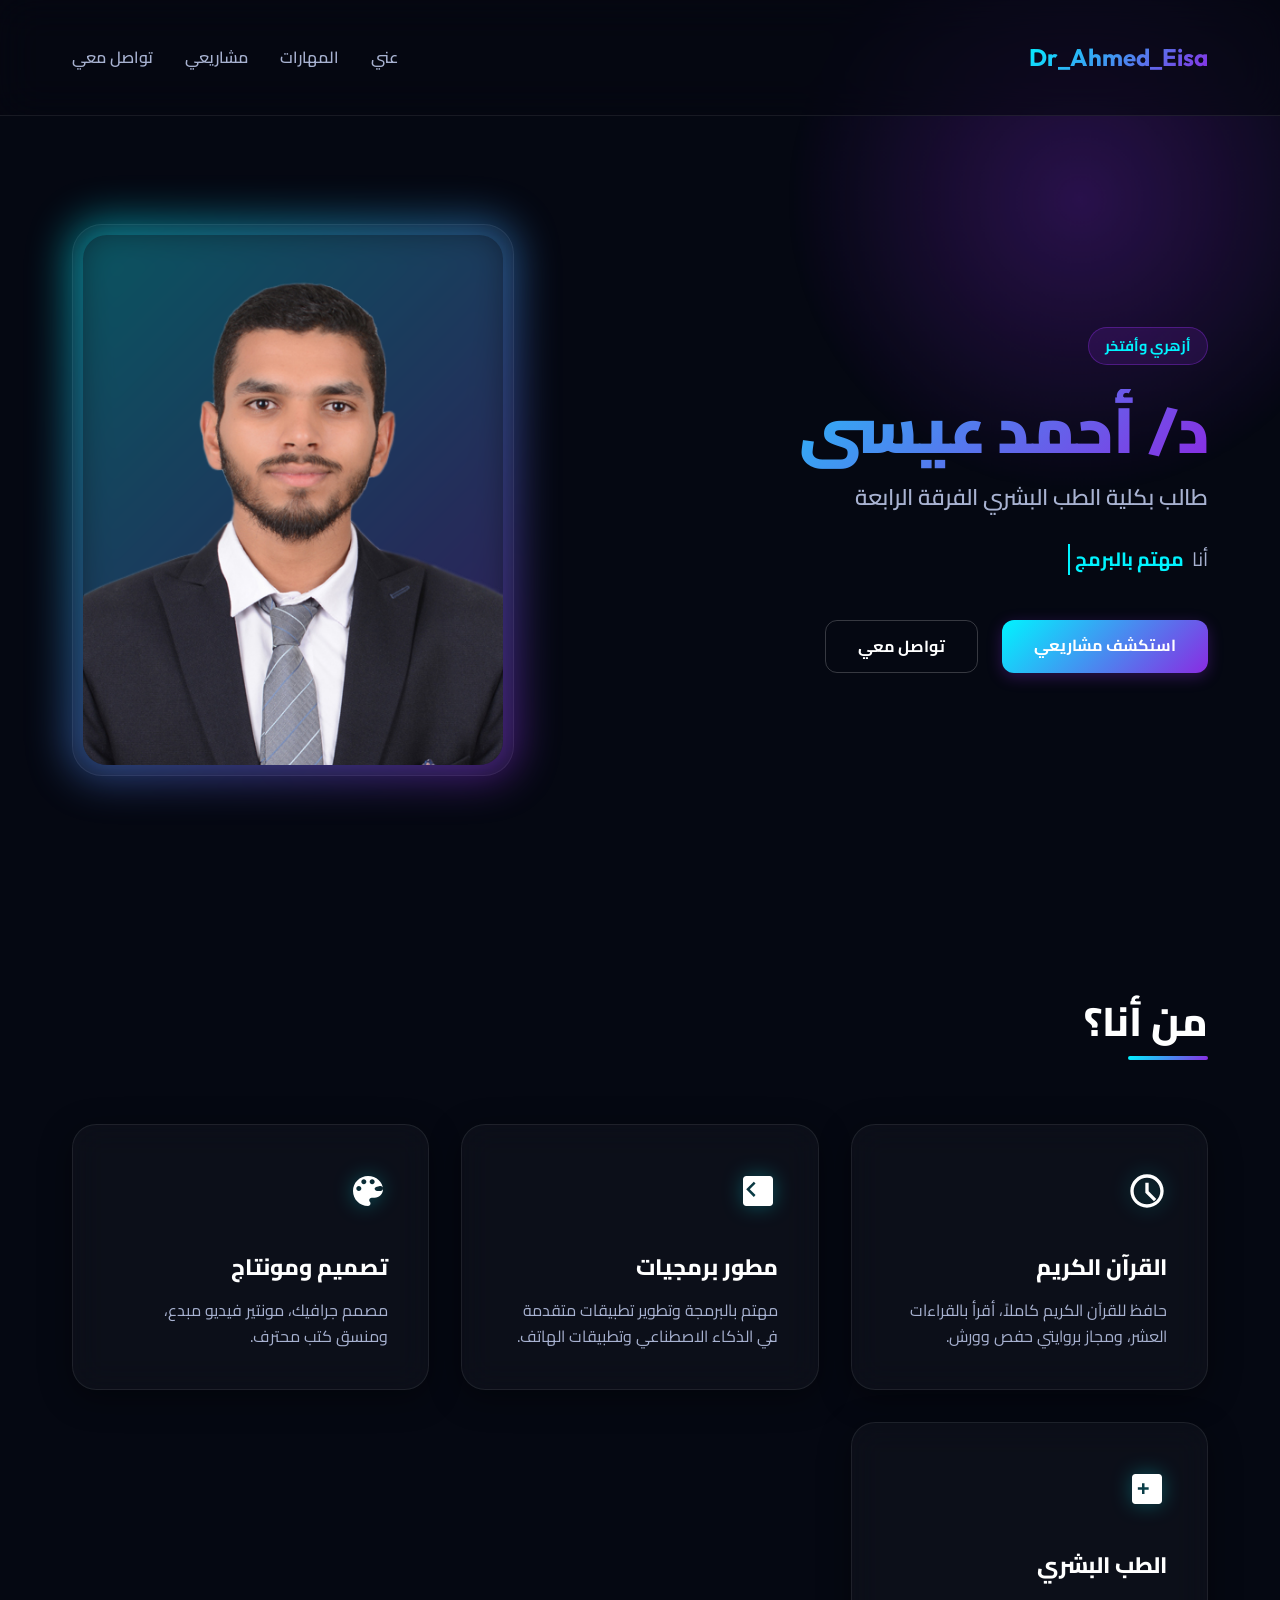
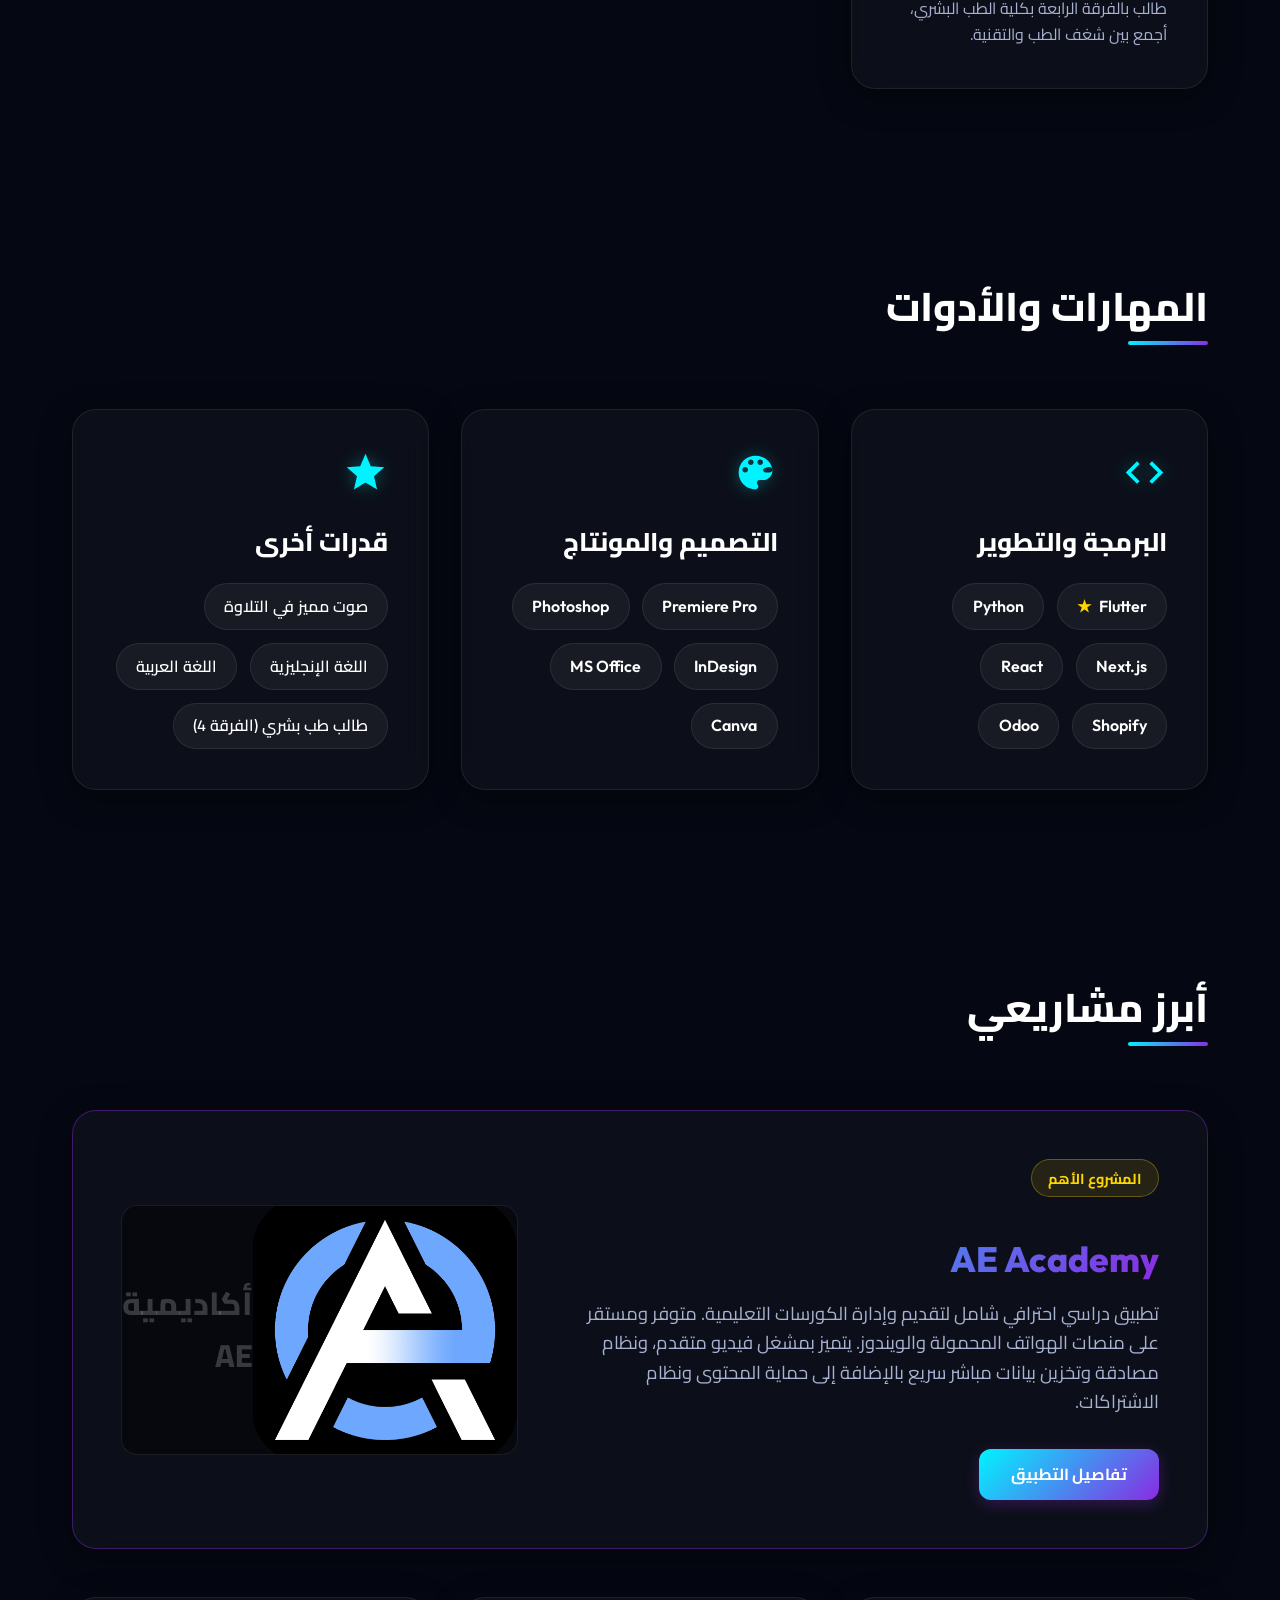
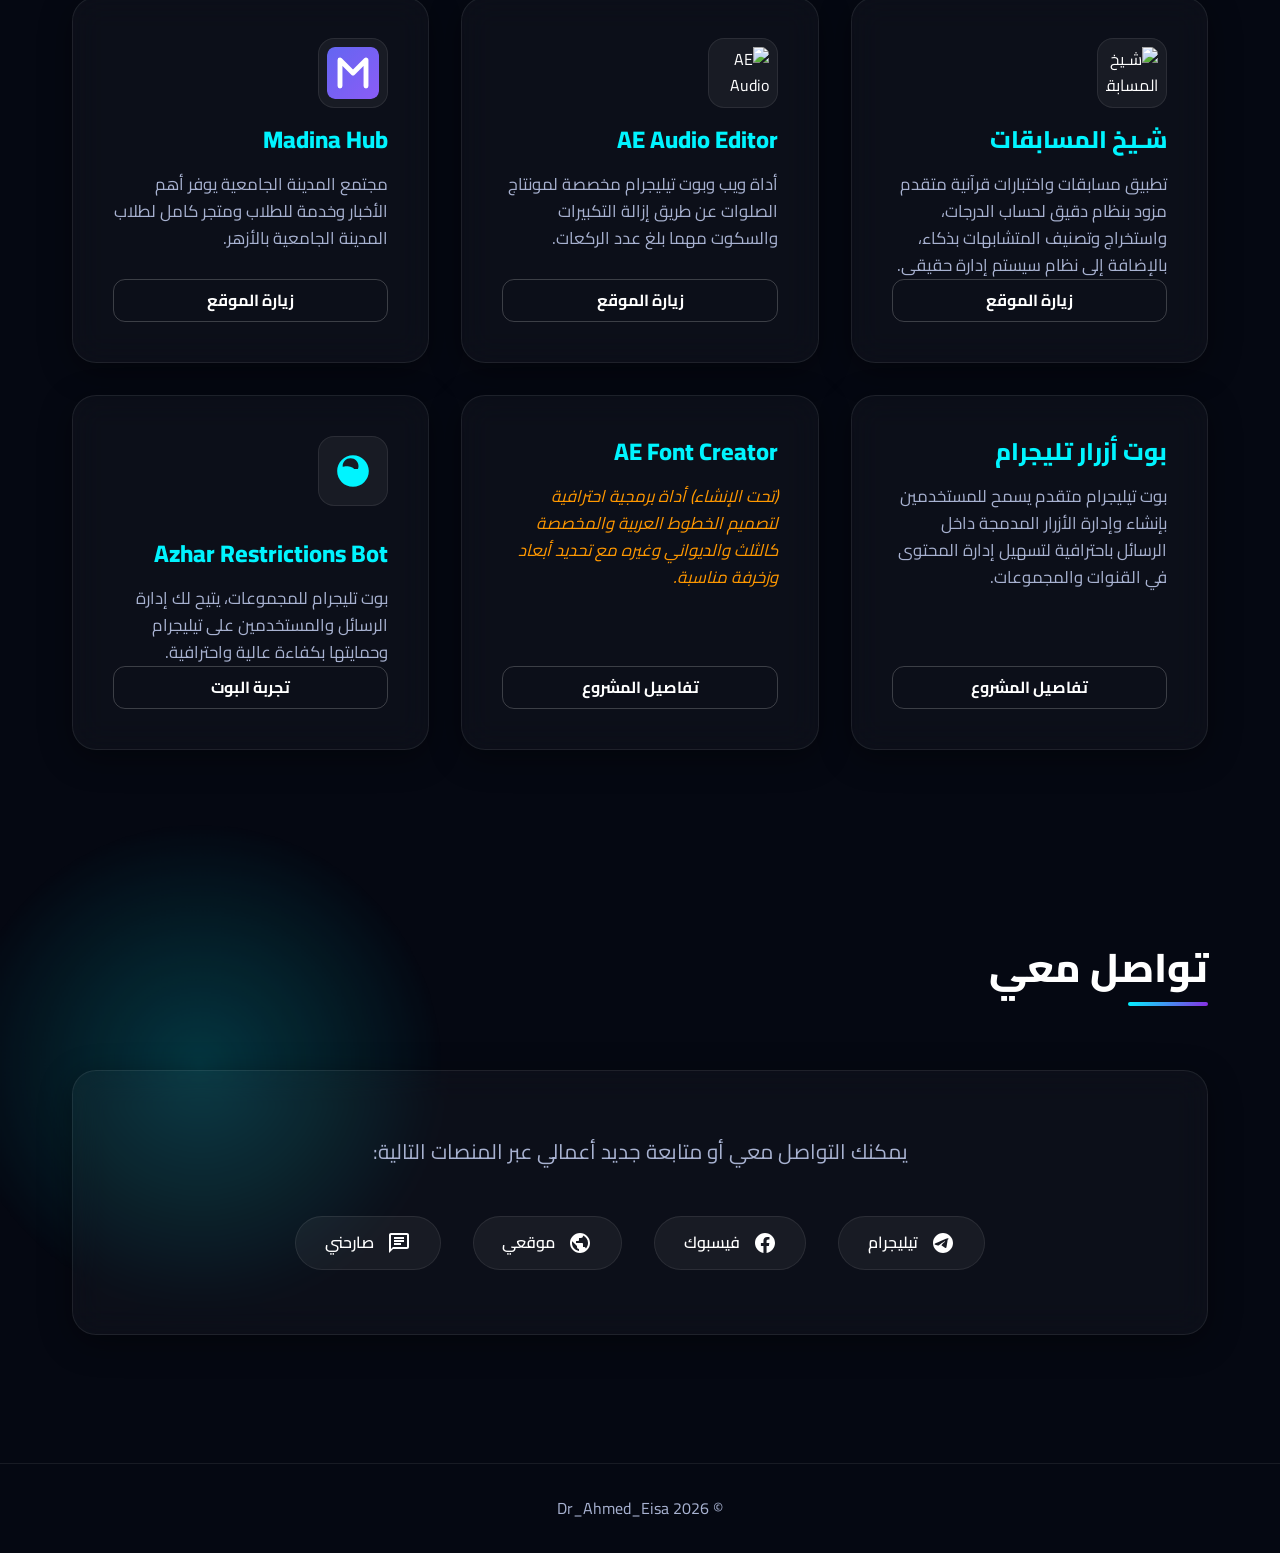
==== index.html @ 4593a750 "first commit" ====
<!DOCTYPE html>
<html lang="ar" dir="rtl">

<head>
    <meta charset="UTF-8">
    <meta name="viewport" content="width=device-width, initial-scale=1.0">
    <title>د/ أحمد عيسى - Protifulo</title>
    <meta name="description" content="البورتفوليو الرسمي للدكتور أحمد عيسى. طالب طب بشري، مبرمج، وحافظ للقرآن الكريم.">
    <!-- Google Fonts -->
    <link rel="preconnect" href="https://fonts.googleapis.com">
    <link rel="preconnect" href="https://fonts.gstatic.com" crossorigin>
    <link
        href="https://fonts.googleapis.com/css2?family=Cairo:wght@400;600;800;900&family=Outfit:wght@400;700&display=swap"
        rel="stylesheet">
    <link rel="stylesheet" href="styles.css">
</head>

<body>
    <!-- Background Animated Blurs -->
    <div class="blob blob-1"></div>
    <div class="blob blob-2"></div>

    <nav class="glass-nav">
        <div class="nav-content">
            <a href="#" class="logo">Dr_Ahmed_Eisa</a>
            <ul class="nav-links">
                <li><a href="#about">عني</a></li>
                <li><a href="#skills">المهارات</a></li>
                <li><a href="#projects">مشاريعي</a></li>
                <li><a href="#contact">تواصل معي</a></li>
            </ul>
            <div class="menu-toggle">
                <span></span>
                <span></span>
                <span></span>
            </div>
        </div>
    </nav>

    <main>
        <!-- Hero Section -->
        <section class="hero" id="home">
            <div class="hero-text fade-in-up">
                <span class="badge">أزهري وأفتخر</span>
                <h1 class="glitch" data-text="د/ أحمد عيسى">د/ أحمد عيسى</h1>
                <p class="tagline">طالب بكلية الطب البشري الفرقة الرابعة</p>
                <div class="dynamic-text-container">
                    <span class="static-text">أنا</span>
                    <span class="dynamic-text">مهتم بالبرمجة والذكاء الاصطناعي</span>
                </div>
                <div class="hero-cta">
                    <a href="#projects" class="btn btn-primary">استكشف مشاريعي</a>
                    <a href="#contact" class="btn btn-outline">تواصل معي</a>
                </div>
            </div>
            <div class="hero-image glass-card fade-in-up delay-1">
                <div class="image-wrapper">
                    <!-- Referencing local 1.png in the same directory -->
                    <img src="1.png" alt="د/ أحمد عيسى" id="avatar"
                        onerror="this.src='https://via.placeholder.com/400x500/0a0f1c/ffffff?text=صورة+شخصية'">
                </div>
            </div>
        </section>

        <!-- Brief About / Quick Facts Grid -->
        <section class="facts" id="about">
            <div class="section-header fade-in-up">
                <h2>من أنا؟</h2>
                <div class="divider"></div>
            </div>
            <div class="bento-grid">
                <div class="bento-item glass-card tilt-card fade-in-up">
                    <div class="bento-icon">
                        <svg viewBox="0 0 24 24" width="40" height="40" fill="currentColor">
                            <path
                                d="M12 2C6.48 2 2 6.48 2 12s4.48 10 10 10 10-4.48 10-10S17.52 2 12 2zm0 18c-4.41 0-8-3.59-8-8s3.59-8 8-8 8 3.59 8 8-3.59 8-8 8z" />
                            <path d="M11 7h2v5.17l4.58 4.59-1.41 1.41-5.17-5.17z" />
                        </svg>
                    </div>
                    <h3>القرآن الكريم</h3>
                    <p>حافظ للقرآن الكريم كاملاً، أقرأ بالقراءات العشر، ومجاز بروايتي حفص وورش.</p>
                </div>
                <div class="bento-item glass-card tilt-card fade-in-up delay-1">
                    <div class="bento-icon">
                        <svg viewBox="0 0 24 24" width="40" height="40" fill="currentColor">
                            <path
                                d="M19 3H5c-1.1 0-2 .9-2 2v14c0 1.1.9 2 2 2h14c1.1 0 2-.9 2-2V5c0-1.1-.9-2-2-2zm-9.53 12.53L4.94 11l4.53-4.53 1.06 1.06L7.06 11l3.47 3.47-1.06 1.06zm8.12-1.06L14.12 11l3.47-3.47-1.06-1.06L12 11l4.53 4.53 1.06-1.06z" />
                        </svg>
                    </div>
                    <h3>مطور برمجيات</h3>
                    <p>مهتم بالبرمجة وتطوير تطبيقات متقدمة في الذكاء الاصطناعي وتطبيقات الهاتف.</p>
                </div>
                <div class="bento-item glass-card tilt-card fade-in-up delay-2">
                    <div class="bento-icon">
                        <svg viewBox="0 0 24 24" width="40" height="40" fill="currentColor">
                            <path
                                d="M12 3c-4.97 0-9 4.03-9 9s4.03 9 9 9c.83 0 1.5-.67 1.5-1.5 0-.39-.15-.74-.39-1.01-.23-.26-.38-.61-.38-.99 0-.83.67-1.5 1.5-1.5H16c2.76 0 5-2.24 5-5 0-4.42-4.03-8-9-8zm-5.5 9c-.83 0-1.5-.67-1.5-1.5S5.67 9 6.5 9 8 9.67 8 10.5 7.33 12 6.5 12zm3-4C8.67 8 8 7.33 8 6.5S8.67 5 9.5 5s1.5.67 1.5 1.5S10.33 8 9.5 8zm5 0c-.83 0-1.5-.67-1.5-1.5S13.67 5 14.5 5s1.5.67 1.5 1.5S15.33 8 14.5 8zm3 4c-.83 0-1.5-.67-1.5-1.5S18.67 9 19.5 9s1.5.67 1.5 1.5-.67 1.5-1.5 1.5z" />
                        </svg>
                    </div>
                    <h3>تصميم ومونتاج</h3>
                    <p>مصمم جرافيك، مونتير فيديو مبدع، ومنسق كتب محترف.</p>
                </div>
                <div class="bento-item glass-card tilt-card fade-in-up delay-3">
                    <div class="bento-icon">
                        <svg viewBox="0 0 24 24" width="40" height="40" fill="currentColor">
                            <path
                                d="M19 3H5c-1.1 0-1.99.9-1.99 2L3 19c0 1.1.9 2 2 2h14c1.1 0 2-.9 2-2V5c0-1.1-.9-2-2-2zm-8.5 12H9v-2.5H6.5v-1.5H9V8.5h1.5v2.5h2.5v1.5h-2.5V15z" />
                        </svg>
                    </div>
                    <h3>الطب البشري</h3>
                    <p>طالب بالفرقة الرابعة بكلية الطب البشري، أجمع بين شغف الطب والتقنية.</p>
                </div>
            </div>
        </section>

        <!-- Skills Section -->
        <section class="skills" id="skills">
            <div class="section-header fade-in-up">
                <h2>المهارات والأدوات</h2>
                <div class="divider"></div>
            </div>

            <div class="skills-container">
                <!-- Programming -->
                <div class="skill-category glass-card fade-in-up">
                    <div class="skill-icon">
                        <svg viewBox="0 0 24 24" width="45" height="45" fill="currentColor">
                            <path
                                d="M9.4 16.6L4.8 12l4.6-4.6L8 6l-6 6 6 6 1.4-1.4zm5.2 0l4.6-4.6-4.6-4.6L16 6l6 6-6 6-1.4-1.4z" />
                        </svg>
                    </div>
                    <h3>البرمجة والتطوير</h3>
                    <div class="skill-tags">
                        <span class="skill-tag">Flutter <span class="star" title="المهارة الأساسية">★</span></span>
                        <span class="skill-tag">Python</span>
                        <span class="skill-tag">Next.js</span>
                        <span class="skill-tag">React</span>
                        <span class="skill-tag">Shopify</span>
                        <span class="skill-tag">Odoo</span>
                    </div>
                </div>

                <!-- Design & Editing -->
                <div class="skill-category glass-card fade-in-up delay-1">
                    <div class="skill-icon">
                        <svg viewBox="0 0 24 24" width="45" height="45" fill="currentColor">
                            <path
                                d="M12 3a9 9 0 0 0 0 18c.83 0 1.5-.67 1.5-1.5 0-.39-.15-.74-.39-1.01-.23-.26-.38-.61-.38-.99 0-.83.67-1.5 1.5-1.5H16c2.76 0 5-2.24 5-5 0-4.42-4.03-8-9-8zm-5.5 9c-.83 0-1.5-.67-1.5-1.5S5.67 9 6.5 9 8 9.67 8 10.5 7.33 12 6.5 12zm3-4C8.67 8 8 7.33 8 6.5S8.67 5 9.5 5s1.5.67 1.5 1.5S10.33 8 9.5 8zm5 0c-.83 0-1.5-.67-1.5-1.5S13.67 5 14.5 5s1.5.67 1.5 1.5S15.33 8 14.5 8zm3 4c-.83 0-1.5-.67-1.5-1.5S18.67 9 19.5 9s1.5.67 1.5 1.5-.67 1.5-1.5 1.5z" />
                        </svg>
                    </div>
                    <h3>التصميم والمونتاج</h3>
                    <div class="skill-tags">
                        <span class="skill-tag">Premiere Pro</span>
                        <span class="skill-tag">Photoshop</span>
                        <span class="skill-tag">InDesign</span>
                        <span class="skill-tag">MS Office</span>
                        <span class="skill-tag">Canva</span>
                    </div>
                </div>

                <!-- Others -->
                <div class="skill-category glass-card fade-in-up delay-2">
                    <div class="skill-icon">
                        <svg viewBox="0 0 24 24" width="45" height="45" fill="currentColor">
                            <path
                                d="M12 17.27L18.18 21l-1.64-7.03L22 9.24l-7.19-.61L12 2 9.19 8.63 2 9.24l5.46 4.73L5.82 21z" />
                        </svg>
                    </div>
                    <h3>قدرات أخرى</h3>
                    <div class="skill-tags">
                        <span class="skill-tag arabic-tag">صوت مميز في التلاوة</span>
                        <span class="skill-tag arabic-tag">اللغة الإنجليزية</span>
                        <span class="skill-tag arabic-tag">اللغة العربية</span>
                        <span class="skill-tag arabic-tag">طالب طب بشري (الفرقة 4)</span>
                    </div>
                </div>
            </div>
        </section>

        <!-- Projects Section -->
        <section class="projects" id="projects">
            <div class="section-header fade-in-up">
                <h2>أبرز مشاريعي</h2>
                <div class="divider"></div>
            </div>

            <!-- Highlight Project - AE Academy -->
            <div class="highlight-project glass-card fade-in-up">
                <div class="project-info">
                    <span class="badge project-badge">المشروع الأهم</span>
                    <h3>AE Academy</h3>
                    <p>تطبيق دراسي احترافي شامل لتقديم وإدارة الكورسات التعليمية. متوفر ومستقر على منصات الهواتف
                        المحمولة والويندوز. يتميز بمشغل فيديو متقدم، ونظام مصادقة وتخزين بيانات مباشر سريع
                        بالإضافة إلى حماية المحتوى ونظام الاشتراكات.</p>
                    <a href="ae-academy-details.html" class="btn btn-primary small-btn">تفاصيل التطبيق</a>
                </div>
                <!-- Will use local copied image or default placeholder -->
                <div class="project-img-wrapper">
                    <img src="ae-academy.png" alt="AE Academy Logo" onerror="this.style.display='none'">
                    <div class="project-img-fallback">أكاديمية AE</div>
                </div>
            </div>

            <!-- Other Projects Grid -->
            <div class="projects-grid">
                <!-- Project 2 -->
                <div class="project-card glass-card tilt-card fade-in-up">
                    <div class="card-content" style="display:flex; flex-direction:column; height: 100%;">
                        <img src="images/shiekh.png" alt="شـيخ المسابقات" class="sm-project-img">
                        <h4>شـيخ المسابقات</h4>
                        <p>تطبيق مسابقات واختبارات قرآنية متقدم مزود بنظام دقيق لحساب الدرجات، واستخراج وتصنيف
                            المتشابهات بذكاء، بالإضافة إلى نظام سيستم إدارة حقيقى.</p>
                        <a href="https://sheikh.ae-academy.work" target="_blank" class="btn btn-outline small-btn"
                            style="margin-top: auto; align-self: center; width: 100%; text-align: center; padding: 0.5rem 1rem;">زيارة
                            الموقع</a>
                    </div>
                </div>
                <!-- Project 3 -->
                <div class="project-card glass-card tilt-card fade-in-up delay-1">
                    <div class="card-content" style="display:flex; flex-direction:column; height: 100%;">
                        <img src="images/AE Audio Editor.png" alt="AE Audio Editor" class="sm-project-img">
                        <h4>AE Audio Editor</h4>
                        <p>أداة ويب وبوت تيليجرام مخصصة لمونتاج الصلوات عن طريق
                            إزالة التكبيرات والسكوت مهما بلغ عدد الركعات.</p>
                        <a href="https://audio-editor.ae-academy.work" target="_blank" class="btn btn-outline small-btn"
                            style="margin-top: auto; align-self: center; width: 100%; text-align: center; padding: 0.5rem 1rem;">زيارة
                            الموقع</a>
                    </div>
                </div>
                <!-- Project 4 -->
                <div class="project-card glass-card tilt-card fade-in-up delay-2">
                    <div class="card-content" style="display:flex; flex-direction:column; height: 100%;">
                        <img src="images/madina.svg" alt="Madina Hub" class="sm-project-img">
                        <h4>Madina Hub</h4>
                        <p>مجتمع المدينة الجامعية يوفر أهم الأخبار وخدمة للطلاب ومتجر كامل
                            لطلاب المدينة الجامعية بالأزهر.</p>
                        <a href="https://madina.ae-academy.work" target="_blank" class="btn btn-outline small-btn"
                            style="margin-top: auto; align-self: center; width: 100%; text-align: center; padding: 0.5rem 1rem;">زيارة
                            الموقع</a>
                    </div>
                </div>
                <!-- Project 5 -->
                <div class="project-card glass-card tilt-card fade-in-up delay-3">
                    <div class="card-content" style="display:flex; flex-direction:column; height: 100%;">
                        <h4>بوت أزرار تليجرام</h4>
                        <p>بوت تيليجرام متقدم يسمح للمستخدمين بإنشاء وإدارة الأزرار المدمجة داخل الرسائل باحترافية
                            لتسهيل إدارة المحتوى في القنوات والمجموعات.</p>
                        <a href="bot-details.html" class="btn btn-outline small-btn"
                            style="margin-top: auto; align-self: center; width: 100%; text-align: center; padding: 0.5rem 1rem;">تفاصيل
                            المشروع</a>
                    </div>
                </div>
                <!-- Project 6 -->
                <div class="project-card glass-card tilt-card fade-in-up delay-4">
                    <div class="card-content" style="display:flex; flex-direction:column; height: 100%;">
                        <h4>AE Font Creator</h4>
                        <p class="construction">(تحت الإنشاء) أداة برمجية احترافية لتصميم الخطوط العربية والمخصصة
                            كالثلث والديواني وغيره مع تحديد أبعاد وزخرفة مناسبة.</p>
                        <a href="font-creator-details.html" class="btn btn-outline small-btn"
                            style="margin-top: auto; align-self: center; width: 100%; text-align: center; padding: 0.5rem 1rem;">تفاصيل
                            المشروع</a>
                    </div>
                </div>
                <!-- Project 7 (New) -->
                <div class="project-card glass-card tilt-card fade-in-up delay-5">
                    <div class="card-content" style="display:flex; flex-direction:column; height: 100%;">
                        <div class="details-icon" style="color: var(--accent-cyan); margin-bottom: 0.5rem;">
                            <svg viewBox="0 0 24 24" width="70" height="70" fill="currentColor" class="sm-project-img"
                                style="padding: 15px;">
                                <path
                                    d="M12 2C6.48 2 2 6.48 2 12s4.48 10 10 10 10-4.48 10-10S17.52 2 12 2zm5 11h-4v-1.5c0-1.67-3.33-2.5-5-2.5s-5 .83-5 2.5V13h14v-2.07c-1.58-.23-3.23-.39-5-.39-2.03 0-4.04.38-5.83 1.05-.1.04-.2.07-.3.12-.51.2-1 .44-1.46.72l-.7-.7c.6-.48 1.25-.92 1.95-1.3-.12-.48-.19-.99-.19-1.51 0-2.76 2.24-5 5-5s5 2.24 5 5c0 1.23-.45 2.37-1.18 3.25L17 13v-2z" />
                            </svg>
                        </div>
                        <h4>Azhar Restrictions Bot</h4>
                        <p>بوت تليجرام للمجموعات، يتيح لك إدارة الرسائل والمستخدمين على تيليجرام وحمايتها بكفاءة عالية
                            واحترافية.
                        </p>
                        <a href="https://t.me/Azhar_restrictions_bot" target="_blank" class="btn btn-outline small-btn"
                            style="margin-top: auto; align-self: center; width: 100%; text-align: center; padding: 0.5rem 1rem;">تجربة
                            البوت</a>
                    </div>
                </div>
            </div>
        </section>

        <!-- Contact Section -->
        <section class="contact" id="contact">
            <div class="section-header fade-in-up">
                <h2>تواصل معي</h2>
                <div class="divider"></div>
            </div>
            <div class="contact-card glass-card fade-in-up">
                <p>يمكنك التواصل معي أو متابعة جديد أعمالي عبر المنصات التالية:</p>
                <div class="social-links">
                    <a href="https://t.me/dr_ahmed_eisa" target="_blank" class="social-btn telegram"
                        aria-label="Telegram">
                        <svg viewBox="0 0 24 24" fill="currentColor">
                            <path
                                d="M12 2C6.48 2 2 6.48 2 12s4.48 10 10 10 10-4.48 10-10S17.52 2 12 2zm4.64 6.8c-.15 1.58-.8 5.42-1.13 7.19-.14.75-.42 1-.68 1.03-.58.05-1.02-.38-1.58-.75-.88-.58-1.38-.94-2.23-1.5-.96-.63-.34-.98.22-1.56.15-.15 2.71-2.48 2.76-2.69.01-.03.01-.14-.07-.19-.08-.05-.19-.02-.27 0-.11.03-1.9 1.22-5.36 3.55-.5.35-.96.52-1.38.51-.46-.01-1.35-.26-2.01-.48-.81-.27-1.46-.42-1.4-.88.03-.24.34-.48.96-.74 3.78-1.65 6.31-2.73 7.57-3.26 3.61-1.51 4.36-1.77 4.85-1.78.11 0 .35.03.48.14.11.09.14.22.15.34.02.08.02.16.02.24z" />
                        </svg>
                        <span>تيليجرام</span>
                    </a>
                    <a href="https://www.facebook.com/ahmed200303" target="_blank" class="social-btn facebook"
                        aria-label="Facebook">
                        <svg viewBox="0 0 24 24" fill="currentColor">
                            <path
                                d="M12 2C6.48 2 2 6.48 2 12c0 4.99 3.66 9.12 8.44 9.88v-6.99h-2.54V12h2.54V9.8c0-2.5 1.49-3.89 3.78-3.89 1.1 0 2.24.2 2.24.2v2.46h-1.26c-1.24 0-1.63.77-1.63 1.56V12h2.77l-.44 2.89h-2.33v6.99C18.34 21.12 22 16.99 22 12c0-5.52-4.48-10-10-10z" />
                        </svg>
                        <span>فيسبوك</span>
                    </a>
                    <a href="https://ae-academy.work" target="_blank" class="social-btn link" aria-label="Website">
                        <svg viewBox="0 0 24 24" fill="currentColor">
                            <path
                                d="M12 2C6.48 2 2 6.48 2 12s4.48 10 10 10 10-4.48 10-10S17.52 2 12 2zm-1 17.93c-3.95-.49-7-3.85-7-7.93 0-.62.08-1.21.21-1.79L9 15v1c0 1.1.9 2 2 2v1.93zm6.9-2.54c-.26-.81-1-1.39-1.9-1.39h-1v-3c0-.55-.45-1-1-1H8v-2h2c.55 0 1-.45 1-1V7h2c1.1 0 2-.9 2-2v-.41c2.93 1.19 5 4.06 5 7.41 0 2.08-.8 3.97-2.1 5.39z" />
                        </svg>
                        <span>موقعي</span>
                    </a>
                    <a href="https://sarhne.sarahah.pro/drahmedeisa" target="_blank" class="social-btn sarahah"
                        aria-label="Sarahah">
                        <svg viewBox="0 0 24 24" fill="currentColor">
                            <path
                                d="M20 2H4c-1.1 0-2 .9-2 2v18l4-4h14c1.1 0 2-.9 2-2V4c0-1.1-.9-2-2-2zm0 14H6l-2 2V4h16v12z" />
                            <path d="M7 9h10v2H7zm0-3h10v2H7zm0 6h7v2H7z" />
                        </svg>
                        <span>صارحني</span>
                    </a>
                </div>
            </div>
        </section>
    </main>

    <footer>
        <div class="footer-content">
            <p>&copy; 2026 Dr_Ahmed_Eisa</p>
        </div>
    </footer>

    <script src="script.js"></script>
</body>

</html>
---- styles.css ----
/* --- CSS Variables & Design Tokens --- */
:root {
  --bg-primary: #050812;
  --bg-secondary: rgba(14, 20, 31, 0.4);
  --text-primary: #ffffff;
  --text-secondary: #a8b2d1;
  --accent-cyan: #00f4ff;
  --accent-purple: #8a2be2;
  --accent-gradient: linear-gradient(135deg, var(--accent-cyan) 0%, var(--accent-purple) 100%);
  --glass-bg: rgba(255, 255, 255, 0.03);
  --glass-border: rgba(255, 255, 255, 0.08);
  --glass-shadow: 0 8px 32px 0 rgba(0, 0, 0, 0.4);

  --font-arabic: 'Cairo', sans-serif;
  --font-english: 'Outfit', sans-serif;

  --transition-smooth: 0.4s cubic-bezier(0.25, 1, 0.5, 1);
}

/* --- Reset & Base --- */
* {
  margin: 0;
  padding: 0;
  box-sizing: border-box;
}

html {
  scroll-behavior: smooth;
  overflow-x: hidden;
  width: 100%;
}

body {
  font-family: var(--font-arabic);
  background-color: var(--bg-primary);
  color: var(--text-primary);
  line-height: 1.6;
  overflow-x: hidden;
  position: relative;
  width: 100%;
}

/* Typography Helpers */
h1,
h2,
h3,
h4,
h5,
h6 {
  font-weight: 800;
  line-height: 1.3;
}

.glitch {
  font-size: clamp(2.5rem, 5vw, 4.5rem);
  font-weight: 900;
  letter-spacing: -0.02em;
  background: var(--accent-gradient);
  -webkit-background-clip: text;
  -webkit-text-fill-color: transparent;
  margin-bottom: 0.5rem;
}

/* --- Animated Background Blobs --- */
.blob {
  position: absolute;
  border-radius: 50%;
  z-index: -1;
  opacity: 0.8;
  will-change: transform;
  animation: float 20s infinite alternate cubic-bezier(0.45, 0.05, 0.55, 0.95);
  pointer-events: none;
}

.blob-1 {
  width: 60vw;
  height: 60vw;
  max-width: 600px;
  max-height: 600px;
  min-width: 300px;
  min-height: 300px;
  background: radial-gradient(circle at center, rgba(138, 43, 226, 0.35) 0%, rgba(138, 43, 226, 0) 70%);
  top: -100px;
  right: -100px;
}

.blob-2 {
  width: 50vw;
  height: 50vw;
  max-width: 500px;
  max-height: 500px;
  min-width: 250px;
  min-height: 250px;
  background: radial-gradient(circle at center, rgba(0, 244, 255, 0.25) 0%, rgba(0, 244, 255, 0) 70%);
  bottom: 5%;
  left: -50px;
  animation-duration: 25s;
}

@keyframes float {
  0% {
    transform: translate(0, 0) scale(1);
  }

  50% {
    transform: translate(-50px, 50px) scale(1.1);
  }

  100% {
    transform: translate(50px, -20px) scale(0.9);
  }
}

/* --- Glassmorphism Utils --- */
.glass-card {
  background: var(--glass-bg);
  backdrop-filter: blur(16px);
  -webkit-backdrop-filter: blur(16px);
  border: 1px solid var(--glass-border);
  border-radius: 24px;
  box-shadow: var(--glass-shadow);
  transition: var(--transition-smooth);
}

.glass-card:hover {
  border-color: rgba(0, 244, 255, 0.3);
  background: rgba(255, 255, 255, 0.05);
  box-shadow: 0 12px 40px 0 rgba(0, 244, 255, 0.1);
}

/* --- Navigation --- */
.glass-nav {
  position: fixed;
  top: 0;
  width: 100%;
  z-index: 1000;
  background: rgba(5, 8, 18, 0.6);
  backdrop-filter: blur(20px);
  border-bottom: 1px solid var(--glass-border);
  transition: padding 0.3s ease;
}

.nav-content {
  max-width: 1200px;
  margin: 0 auto;
  display: flex;
  justify-content: space-between;
  align-items: center;
  padding: 1.2rem 2rem;
}

.logo {
  font-family: var(--font-english);
  font-weight: 700;
  font-size: 1.5rem;
  color: var(--text-primary);
  text-decoration: none;
  background: var(--accent-gradient);
  -webkit-background-clip: text;
  -webkit-text-fill-color: transparent;
}

.nav-links {
  list-style: none;
  display: flex;
  gap: 2rem;
}

.nav-links li a {
  text-decoration: none;
  color: var(--text-secondary);
  font-weight: 600;
  transition: color 0.3s;
  position: relative;
}

.nav-links li a:hover,
.nav-links li a.active {
  color: var(--text-primary);
}

.nav-links li a::after {
  content: '';
  position: absolute;
  width: 0;
  height: 2px;
  bottom: -4px;
  left: 50%;
  transform: translateX(-50%);
  background: var(--accent-gradient);
  transition: width 0.3s;
}

.nav-links li a:hover::after,
.nav-links li a.active::after {
  width: 100%;
}

.menu-toggle {
  display: none;
  flex-direction: column;
  gap: 5px;
  cursor: pointer;
  z-index: 1001;
}

.menu-toggle span {
  width: 25px;
  height: 3px;
  background: var(--text-primary);
  border-radius: 5px;
  transition: 0.3s;
}

/* --- Main Structure --- */
main {
  padding-top: 100px;
}

section {
  max-width: 1200px;
  margin: 0 auto;
  padding: 6rem 2rem;
}

.section-header {
  margin-bottom: 4rem;
  text-align: right;
}

.section-header h2 {
  font-size: 2.5rem;
  margin-bottom: 0.5rem;
}

.divider {
  width: 80px;
  height: 4px;
  background: var(--accent-gradient);
  border-radius: 4px;
}

/* --- Hero Section --- */
.hero {
  display: flex;
  align-items: center;
  justify-content: space-between;
  min-height: calc(100vh - 100px);
  gap: 4rem;
}

.hero-text {
  flex: 1.2;
}

.badge {
  display: inline-block;
  padding: 0.4rem 1rem;
  background: rgba(138, 43, 226, 0.15);
  border: 1px solid rgba(138, 43, 226, 0.4);
  border-radius: 30px;
  font-size: 0.9rem;
  font-weight: 700;
  color: var(--accent-cyan);
  margin-bottom: 1.5rem;
}

.tagline {
  font-size: 1.4rem;
  color: var(--text-secondary);
  font-weight: 600;
  margin-bottom: 1.5rem;
}

.dynamic-text-container {
  display: flex;
  flex-wrap: wrap;
  align-items: center;
  gap: 0.5rem;
  font-size: 1.2rem;
  margin-bottom: 2.5rem;
  min-height: 40px;
}

.static-text {
  color: var(--text-secondary);
}

.dynamic-text {
  color: var(--accent-cyan);
  font-weight: 700;
  border-left: 2px solid var(--accent-cyan);
  padding-left: 5px;
  white-space: nowrap;
  overflow: hidden;
}

.hero-cta {
  display: flex;
  gap: 1.5rem;
}

.btn {
  display: inline-block;
  padding: 0.8rem 2rem;
  border-radius: 12px;
  text-decoration: none;
  font-weight: 700;
  transition: all 0.3s ease;
  cursor: pointer;
  border: none;
  font-family: inherit;
}

.btn-primary {
  background: var(--accent-gradient);
  color: #fff;
  box-shadow: 0 4px 15px rgba(138, 43, 226, 0.3);
}

.btn-primary:hover {
  box-shadow: 0 6px 25px rgba(0, 244, 255, 0.5);
  transform: translateY(-2px);
}

.btn-outline {
  background: transparent;
  color: var(--text-primary);
  border: 1px solid rgba(255, 255, 255, 0.2);
}

.btn-outline:hover {
  border-color: var(--accent-cyan);
  background: rgba(0, 244, 255, 0.05);
  transform: translateY(-2px);
}

.hero-image {
  flex: 0.8;
  position: relative;
  border-radius: 30px;
  padding: 10px;
  aspect-ratio: 4/5;
  display: flex;
  align-items: center;
  justify-content: center;
}

.hero-image::before {
  content: '';
  position: absolute;
  top: -5px;
  bottom: -5px;
  left: -5px;
  right: -5px;
  background: var(--accent-gradient);
  z-index: -1;
  border-radius: 35px;
  opacity: 0.5;
  filter: blur(20px);
  animation: pulse-glow 4s ease-in-out infinite alternate;
}

@keyframes pulse-glow {
  0% {
    opacity: 0.3;
    filter: blur(15px);
  }

  100% {
    opacity: 0.8;
    filter: blur(25px);
  }
}

.image-wrapper {
  width: 100%;
  height: 100%;
  border-radius: 24px;
  overflow: hidden;
  background: var(--bg-secondary);
}

.image-wrapper img {
  width: 100%;
  height: 100%;
  object-fit: cover;
  transition: transform 0.5s ease;
}

.hero-image:hover img {
  transform: scale(1.05);
}

/* --- Facts / Bento Grid --- */
.bento-grid {
  display: grid;
  grid-template-columns: repeat(auto-fit, minmax(280px, 1fr));
  gap: 2rem;
}

.bento-item {
  padding: 2.5rem;
  display: flex;
  flex-direction: column;
  gap: 1rem;
}

.bento-icon {
  font-size: 2.5rem;
  margin-bottom: 0.5rem;
  filter: drop-shadow(0 0 10px rgba(0, 244, 255, 0.3));
}

.bento-item h3 {
  font-size: 1.4rem;
  color: var(--text-primary);
}

.bento-item p {
  color: var(--text-secondary);
  font-size: 1rem;
}

/* --- Skills Section --- */
.skills-container {
  display: grid;
  grid-template-columns: repeat(auto-fit, minmax(300px, 1fr));
  gap: 2rem;
}

.skill-category {
  padding: 2.5rem;
  transition: transform 0.3s ease;
}

.skill-category:hover {
  transform: translateY(-10px);
}

.skill-icon {
  color: var(--accent-cyan);
  margin-bottom: 1.5rem;
  filter: drop-shadow(0 0 8px rgba(0, 244, 255, 0.3));
}

.skill-category h3 {
  font-size: 1.6rem;
  margin-bottom: 1.5rem;
  color: var(--text-primary);
}

.skill-tags {
  display: flex;
  flex-wrap: wrap;
  gap: 0.8rem;
}

.skill-tag {
  background: rgba(255, 255, 255, 0.05);
  border: 1px solid var(--glass-border);
  padding: 0.6rem 1.2rem;
  border-radius: 50px;
  font-size: 1rem;
  font-weight: 600;
  transition: all 0.3s;
  font-family: var(--font-english);
  cursor: default;
}

.skill-tag:hover {
  background: var(--accent-gradient);
  border-color: transparent;
  color: #fff;
  transform: scale(1.05);
  box-shadow: 0 5px 15px rgba(138, 43, 226, 0.3);
}

.skill-tag.arabic-tag {
  font-family: var(--font-arabic);
}

.star {
  color: #ffd700;
  margin-right: 5px;
}

/* --- Projects Section --- */
.highlight-project {
  display: flex;
  align-items: center;
  gap: 3rem;
  padding: 3rem;
  margin-bottom: 3rem;
  border-color: rgba(138, 43, 226, 0.4);
}

.project-info {
  flex: 1.2;
}

.project-badge {
  background: rgba(255, 215, 0, 0.1);
  color: #ffd700;
  border-color: rgba(255, 215, 0, 0.3);
}

.project-info h3 {
  font-size: 2.2rem;
  margin: 1rem 0;
  font-family: var(--font-english);
  background: var(--accent-gradient);
  -webkit-background-clip: text;
  -webkit-text-fill-color: transparent;
}

.project-info p {
  font-size: 1.15rem;
  color: var(--text-secondary);
  margin-bottom: 2rem;
}

.project-img-wrapper {
  flex: 0.8;
  height: 250px;
  background: rgba(0, 0, 0, 0.4);
  border-radius: 16px;
  overflow: hidden;
  display: flex;
  align-items: center;
  justify-content: center;
  border: 1px solid var(--glass-border);
}

.project-img-wrapper img {
  width: 100%;
  height: 100%;
  object-fit: cover;
}

.project-img-fallback {
  font-size: 2rem;
  font-weight: 800;
  color: rgba(255, 255, 255, 0.2);
}

.projects-grid {
  display: grid;
  grid-template-columns: repeat(auto-fit, minmax(320px, 1fr));
  gap: 2rem;
}

.sm-project-img {
  width: 70px;
  height: 70px;
  border-radius: 16px;
  object-fit: contain;
  margin-bottom: 1rem;
  background: rgba(255, 255, 255, 0.05);
  border: 1px solid var(--glass-border);
  padding: 8px;
}

.project-card {
  padding: 2.5rem;
  display: flex;
  flex-direction: column;
  justify-content: center;
  min-height: 200px;
}

.project-card h4 {
  font-size: 1.5rem;
  color: var(--accent-cyan);
  margin-bottom: 1rem;
  font-family: var(--font-arabic);
}

.project-card p {
  color: var(--text-secondary);
  font-size: 1.05rem;
  flex-grow: 1;
}

.construction {
  color: #ff9800 !important;
  font-style: italic;
}

/* --- Contact Section --- */
.contact-card {
  padding: 4rem;
  text-align: center;
}

.contact-card p {
  font-size: 1.3rem;
  color: var(--text-secondary);
  margin-bottom: 3rem;
}

.social-links {
  display: flex;
  justify-content: center;
  gap: 2rem;
  flex-wrap: wrap;
}

.social-btn {
  display: flex;
  align-items: center;
  gap: 0.8rem;
  padding: 0.8rem 1.8rem;
  background: rgba(255, 255, 255, 0.05);
  border: 1px solid var(--glass-border);
  border-radius: 50px;
  text-decoration: none;
  color: var(--text-primary);
  font-weight: 600;
  transition: all 0.3s;
}

.social-btn svg {
  width: 24px;
  height: 24px;
}

.social-btn:hover {
  transform: translateY(-5px);
  background: rgba(255, 255, 255, 0.1);
  box-shadow: 0 10px 20px rgba(0, 0, 0, 0.2);
}

.social-btn.telegram:hover {
  border-color: #0088cc;
  color: #0088cc;
}

.social-btn.facebook:hover {
  border-color: #1877f2;
  color: #1877f2;
}

.social-btn.link:hover {
  border-color: #00f4ff;
  color: #00f4ff;
}

.social-btn.sarahah:hover {
  border-color: #f7a042;
  color: #f7a042;
}

/* --- Footer --- */
footer {
  padding: 2rem;
  text-align: center;
  border-top: 1px solid var(--glass-border);
  margin-top: 2rem;
}

footer p {
  color: var(--text-secondary);
}

/* --- Animations & Utilities --- */
.fade-in-up {
  opacity: 0;
  transform: translateY(30px);
  transition: opacity 0.8s ease, transform 0.8s ease;
}

.fade-in-up.visible {
  opacity: 1;
  transform: translateY(0);
}

.delay-1 {
  transition-delay: 0.1s;
}

.delay-2 {
  transition-delay: 0.2s;
}

.delay-3 {
  transition-delay: 0.3s;
}

.delay-4 {
  transition-delay: 0.4s;
}

/* 3D Tilt Card Base (JS Driven) */
.tilt-card {
  transform-style: preserve-3d;
  transform: perspective(1000px);
}

.tilt-card>* {
  transform: translateZ(20px);
}

/* --- Responsive Design (Mobile First Focus) --- */
@media (max-width: 992px) {
  .hero {
    flex-direction: column-reverse;
    /* Text bottom, Image top on Arabic it feels better, but let's just make it column */
    text-align: center;
    padding-top: 2rem;
    gap: 3rem;
  }

  .hero-text {
    align-items: center;
    display: flex;
    flex-direction: column;
  }

  .dynamic-text-container {
    justify-content: center;
  }

  .hero-cta {
    justify-content: center;
  }

  .highlight-project {
    flex-direction: column-reverse;
    text-align: center;
    padding: 2rem;
  }
}

@media (max-width: 768px) {
  .nav-links {
    position: fixed;
    top: 0;
    right: -100%;
    width: 250px;
    height: 100vh;
    background: rgba(5, 8, 18, 0.95);
    backdrop-filter: blur(20px);
    flex-direction: column;
    padding: 100px 2rem;
    transition: right 0.4s ease;
    border-left: 1px solid var(--glass-border);
  }

  .nav-links.nav-active {
    right: 0;
  }

  .menu-toggle {
    display: flex;
  }

  .menu-toggle.toggle-active span:nth-child(1) {
    transform: rotate(45deg) translate(5px, 6px);
  }

  .menu-toggle.toggle-active span:nth-child(2) {
    opacity: 0;
  }

  .menu-toggle.toggle-active span:nth-child(3) {
    transform: rotate(-45deg) translate(5px, -6px);
  }

  .glitch {
    font-size: 2.8rem;
  }

  section {
    padding: 4rem 1rem;
  }

  .hero-image {
    width: 80%;
    max-width: 300px;
  }

  .contact-card {
    padding: 2rem 1rem;
  }

  .social-btn {
    width: 100%;
    justify-content: center;
  }
}
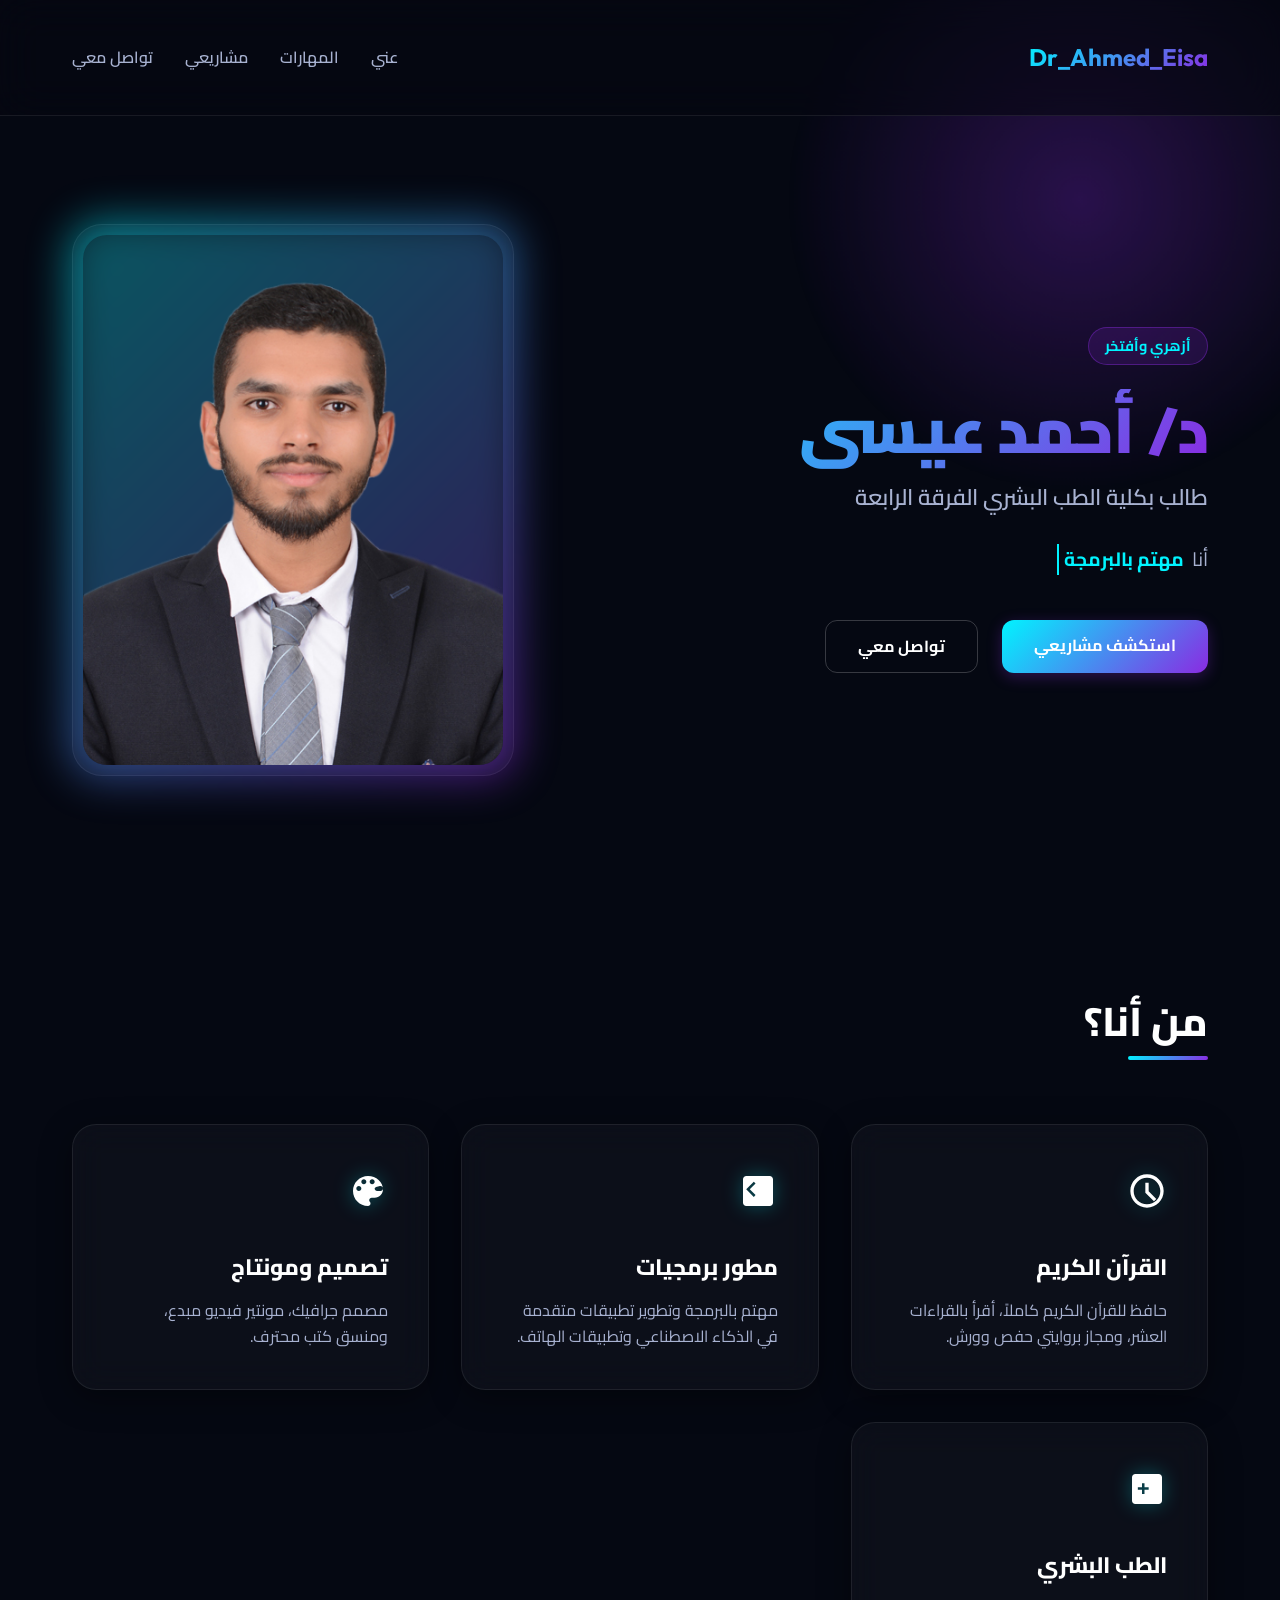
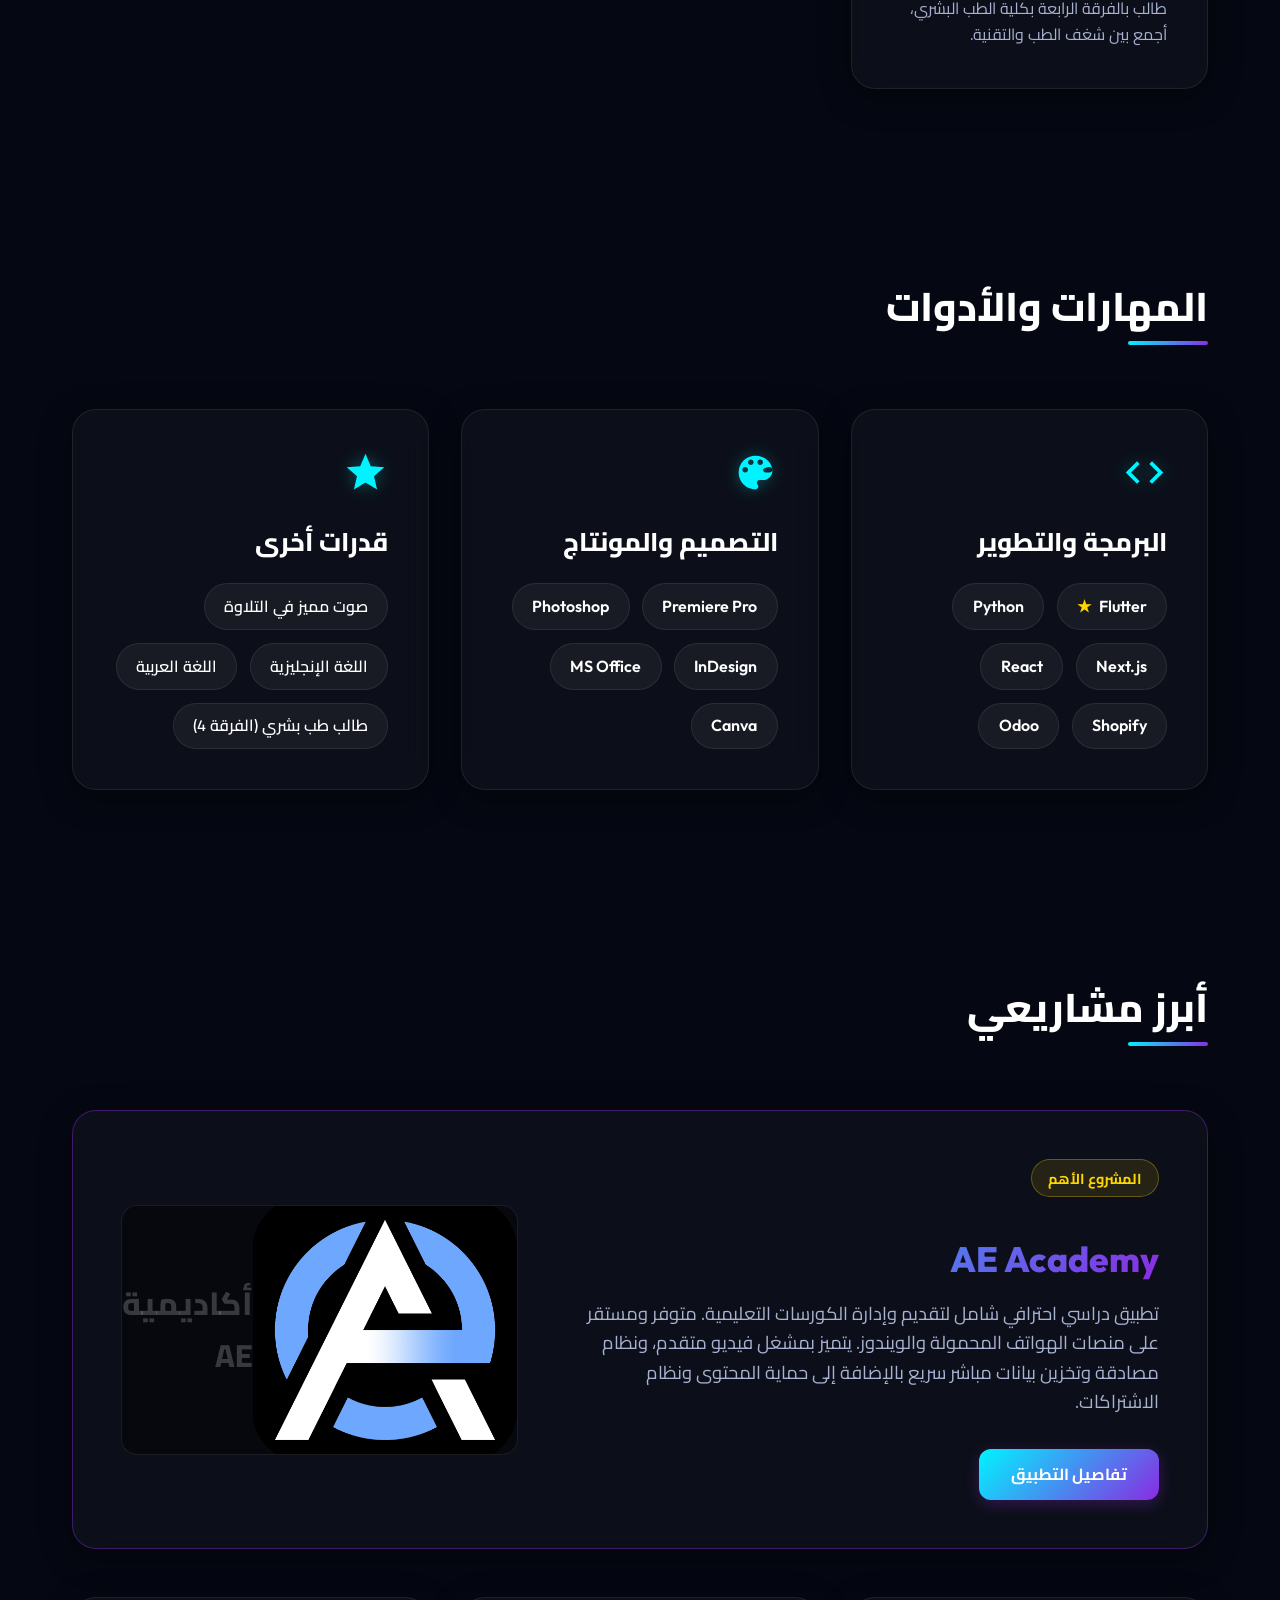
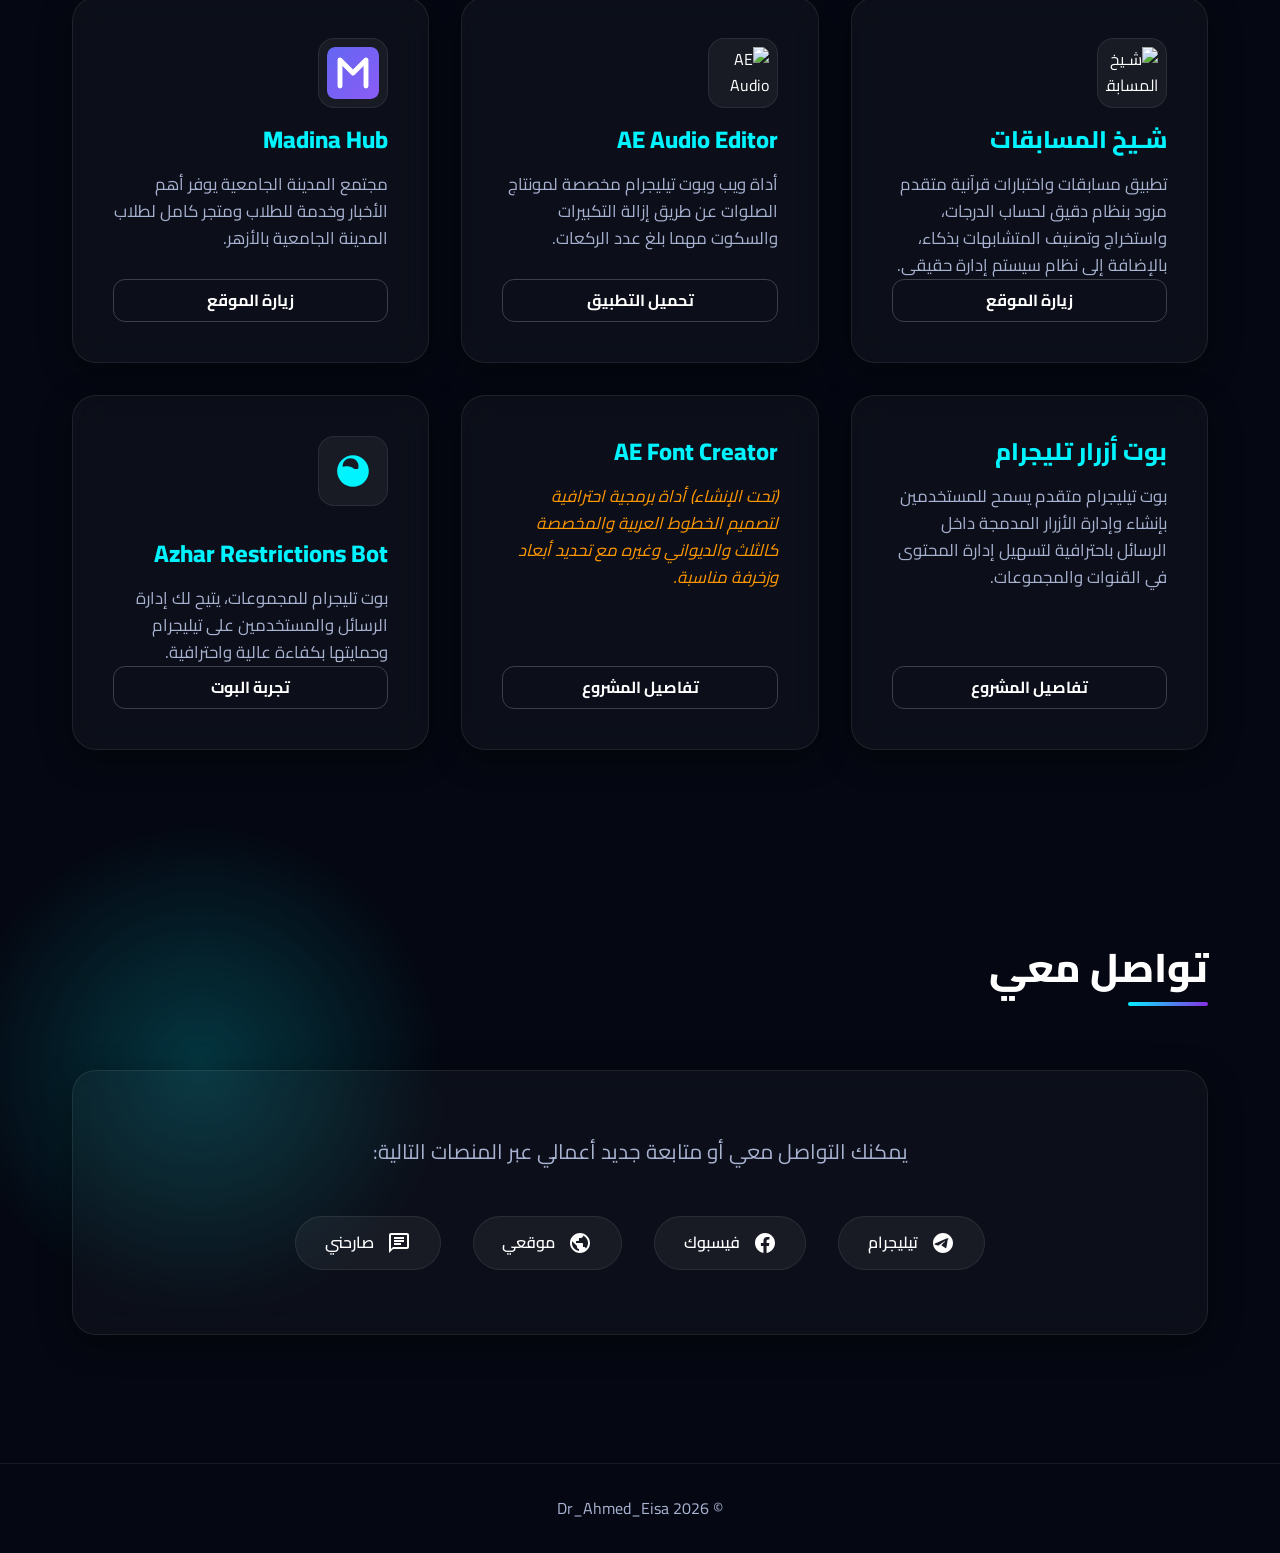
==== commit cdb9da6c: "Update AE Audio Editor link to Google Play Store" ====
--- a/index.html
+++ b/index.html
@@ -5,7 +5,9 @@
     <meta charset="UTF-8">
     <meta name="viewport" content="width=device-width, initial-scale=1.0">
     <title>د/ أحمد عيسى - Protifulo</title>
-    <meta name="description" content="البورتفوليو الرسمي للدكتور أحمد عيسى. طالب طب بشري، مبرمج، وحافظ للقرآن الكريم.">
+    <meta name="description" content="البورتفوليو الرسمي للدكتور أحمد عيسى (Ahmed Eisa). طالب طب بشري، مبرمج، وحافظ للقرآن الكريم.">
+    <meta name="keywords" content="د احمد عيسى, د أحمد عيسى, د/ احمد عيسى, د/ أحمد عيسى, د_احمد عيسى, د_أحمد عيسى, Dr Ahmed Eisa, Dr/ Ahmed Eisa, احمد عيسى, أحمد عيسى, Ahmed Eisa, Ahmed Eissa, احمد عيسى يونس, أحمد عيسى يونس, Ahmed Eisa Younis">
+    <meta name="author" content="Dr Ahmed Eisa">
     <!-- Google Fonts -->
     <link rel="preconnect" href="https://fonts.googleapis.com">
     <link rel="preconnect" href="https://fonts.gstatic.com" crossorigin>
@@ -13,6 +15,25 @@
         href="https://fonts.googleapis.com/css2?family=Cairo:wght@400;600;800;900&family=Outfit:wght@400;700&display=swap"
         rel="stylesheet">
     <link rel="stylesheet" href="styles.css">
+    
+    <!-- Schema.org for Google -->
+    <script type="application/ld+json">
+    {
+      "@context": "https://schema.org",
+      "@type": "Person",
+      "name": "أحمد عيسى يونس",
+      "alternateName": [
+        "Ahmed Eisa Younis",
+        "Ahmed Eisa",
+        "Ahmed Eissa",
+        "Dr Ahmed Eisa",
+        "د أحمد عيسى",
+        "د احمد عيسى"
+      ],
+      "jobTitle": "مطور برمجيات وطالب طب بشري",
+      "url": "https://ae-academy.work"
+    }
+    </script>
 </head>
 
 <body>
@@ -222,9 +243,9 @@
                         <h4>AE Audio Editor</h4>
                         <p>أداة ويب وبوت تيليجرام مخصصة لمونتاج الصلوات عن طريق
                             إزالة التكبيرات والسكوت مهما بلغ عدد الركعات.</p>
-                        <a href="https://audio-editor.ae-academy.work" target="_blank" class="btn btn-outline small-btn"
-                            style="margin-top: auto; align-self: center; width: 100%; text-align: center; padding: 0.5rem 1rem;">زيارة
-                            الموقع</a>
+                        <a href="https://play.google.com/store/apps/details?id=com.ahmedeisa.audioeditor.ae_audio_editor" target="_blank" class="btn btn-outline small-btn"
+                            style="margin-top: auto; align-self: center; width: 100%; text-align: center; padding: 0.5rem 1rem;">تحميل
+                            التطبيق</a>
                     </div>
                 </div>
                 <!-- Project 4 -->
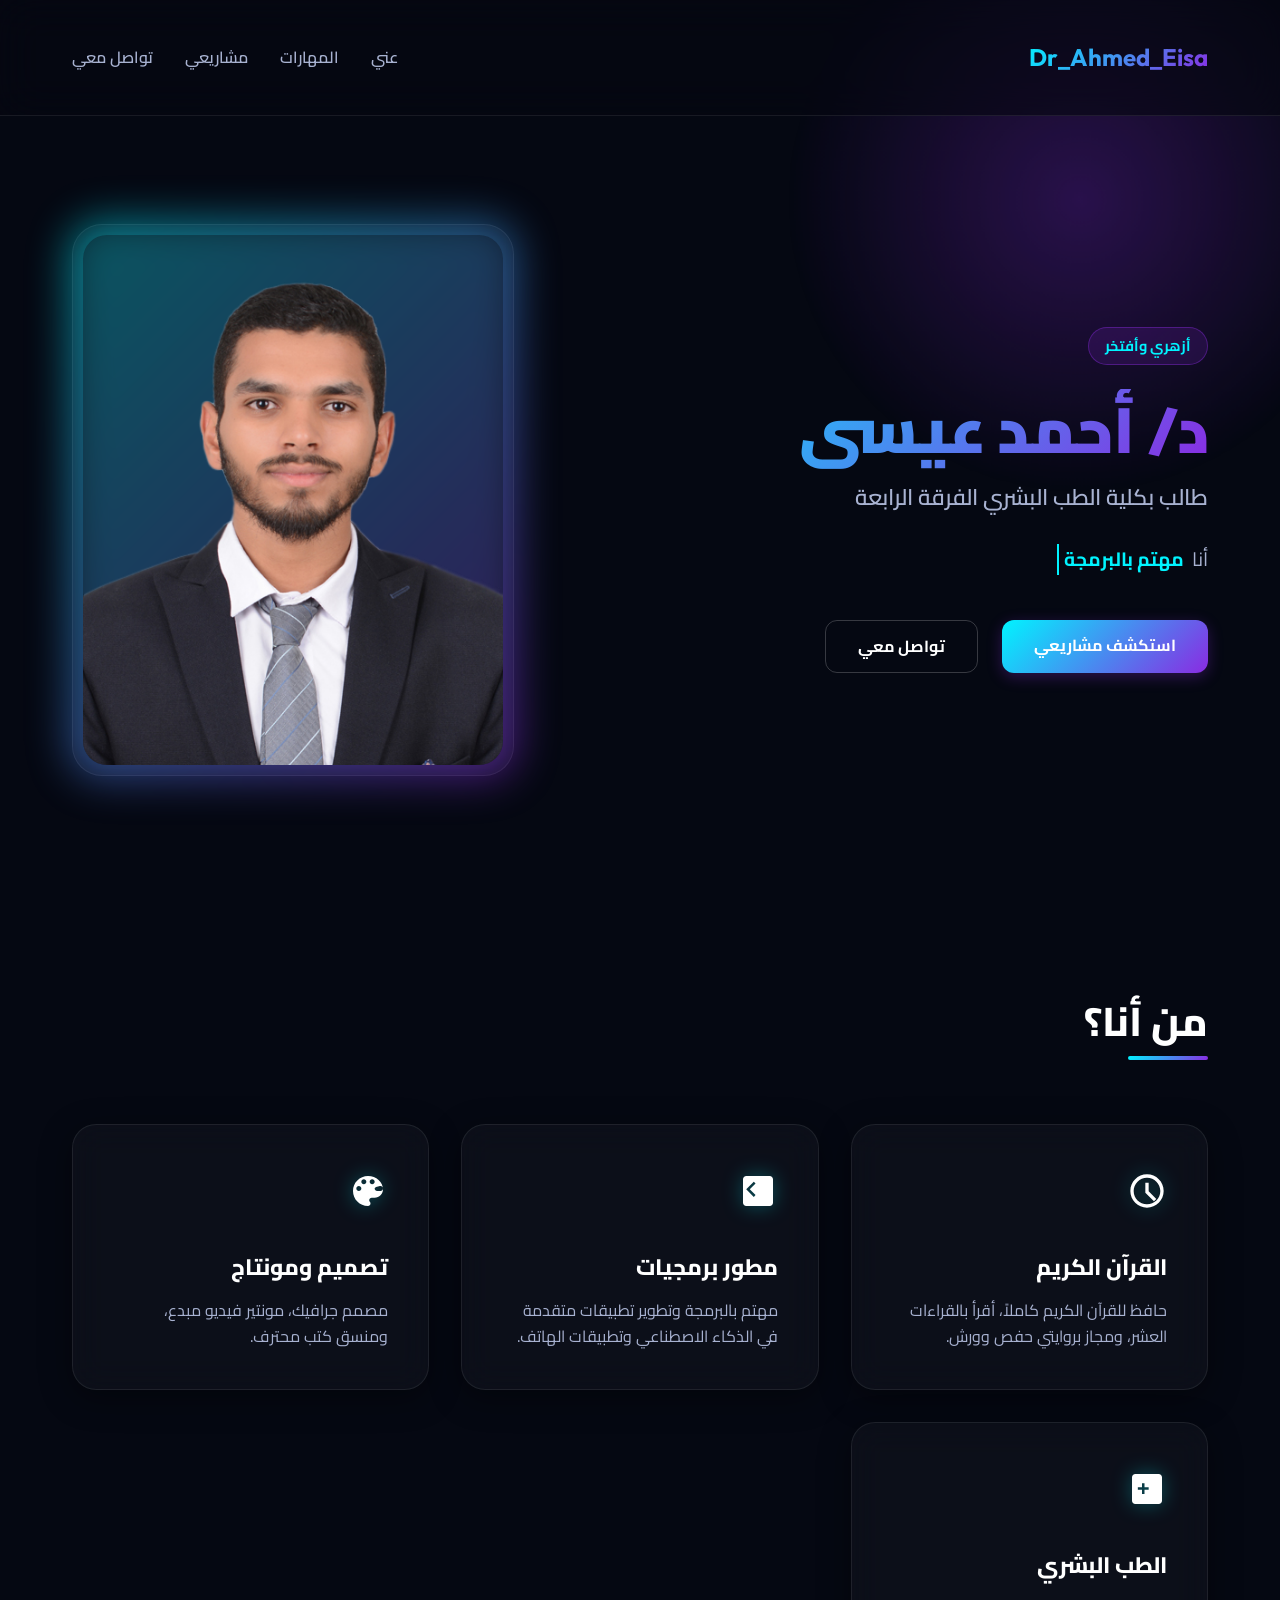
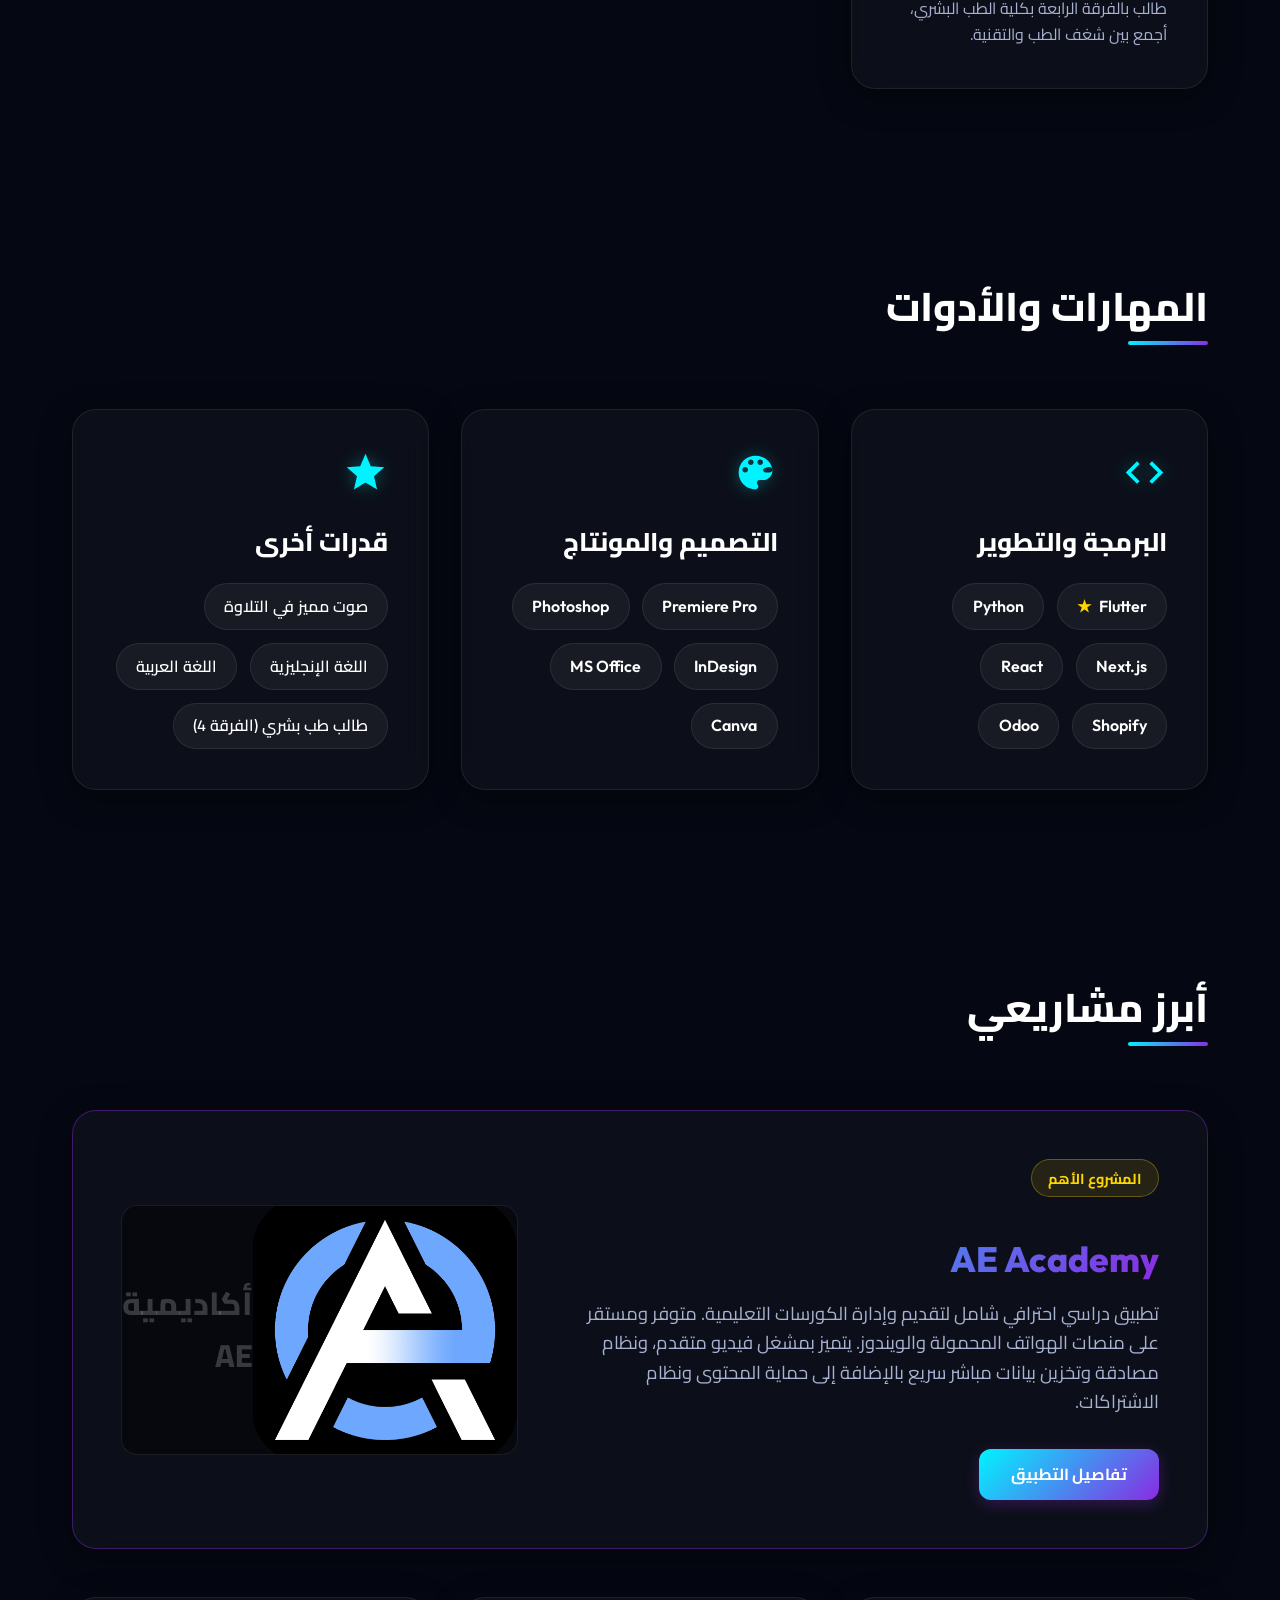
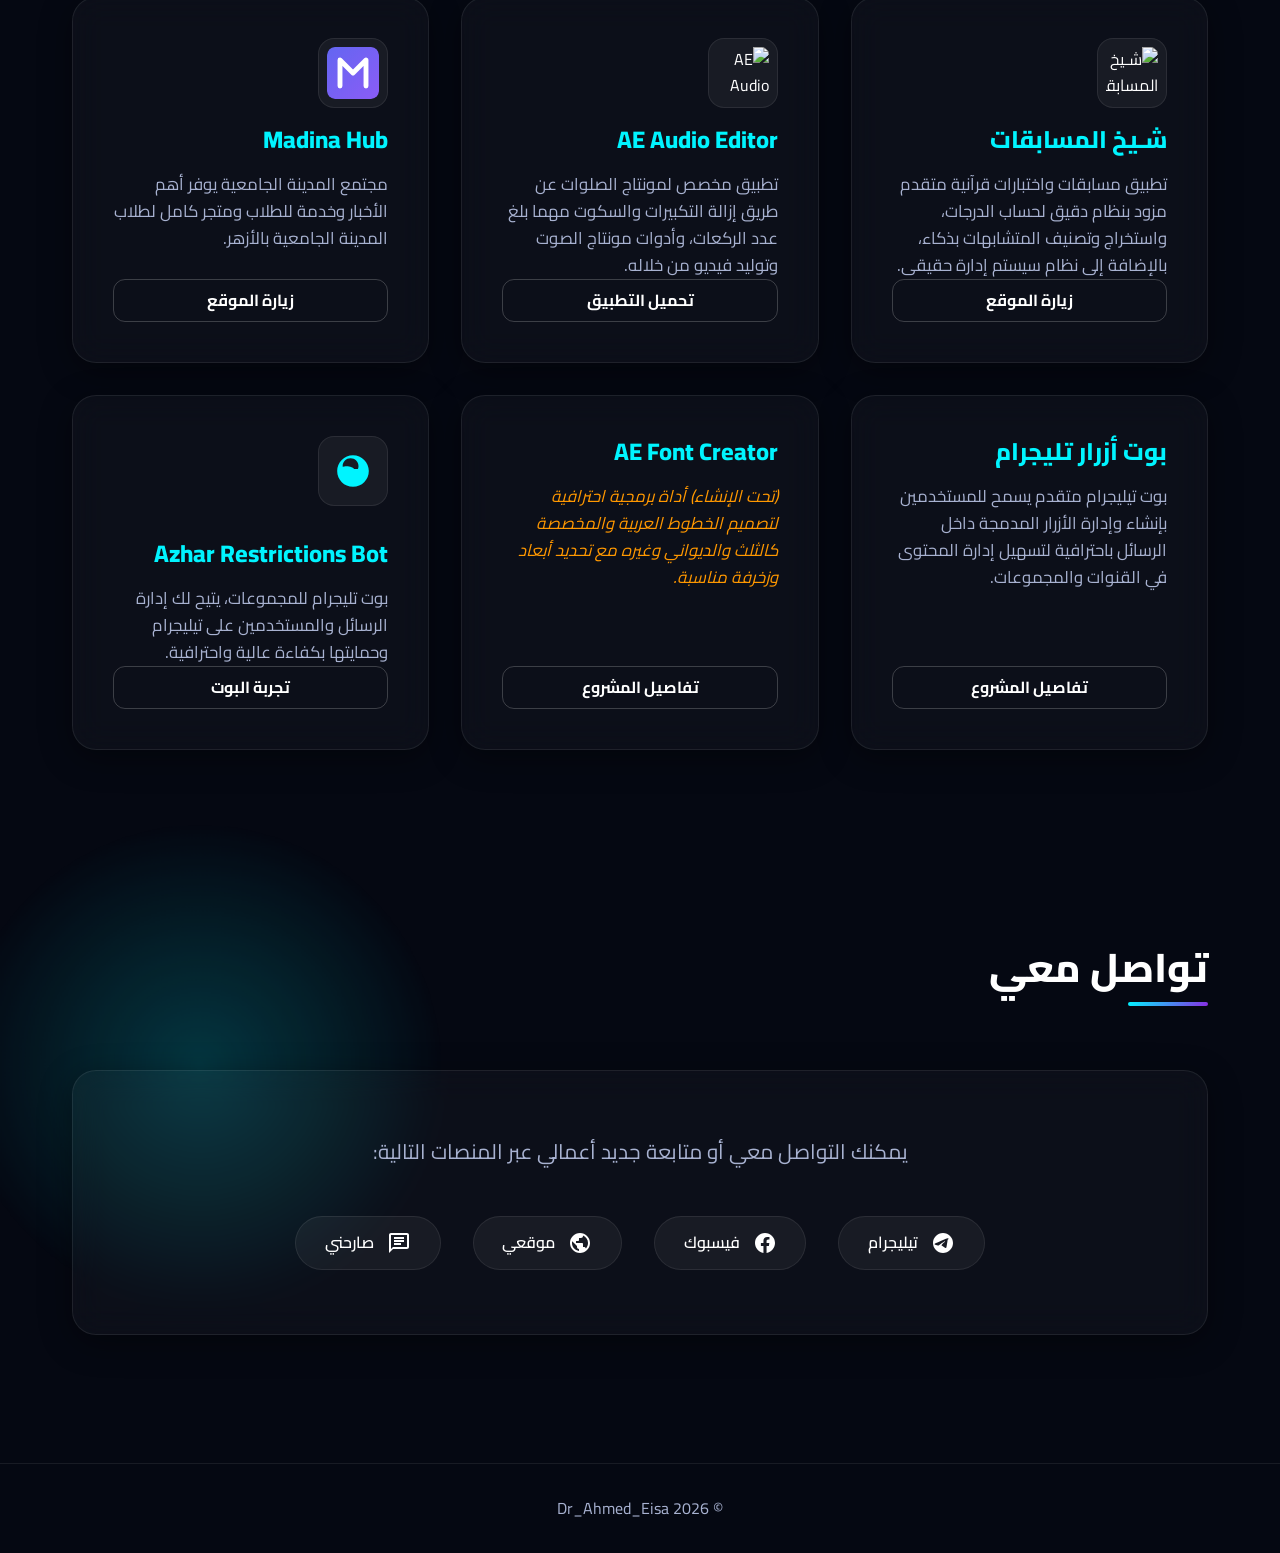
==== commit 84a069a1: "Update AE Audio Editor description" ====
--- a/index.html
+++ b/index.html
@@ -241,8 +241,7 @@
                     <div class="card-content" style="display:flex; flex-direction:column; height: 100%;">
                         <img src="images/AE Audio Editor.png" alt="AE Audio Editor" class="sm-project-img">
                         <h4>AE Audio Editor</h4>
-                        <p>أداة ويب وبوت تيليجرام مخصصة لمونتاج الصلوات عن طريق
-                            إزالة التكبيرات والسكوت مهما بلغ عدد الركعات.</p>
+                        <p>تطبيق مخصص لمونتاج الصلوات عن طريق إزالة التكبيرات والسكوت مهما بلغ عدد الركعات، وأدوات مونتاج الصوت وتوليد فيديو من خلاله.</p>
                         <a href="https://play.google.com/store/apps/details?id=com.ahmedeisa.audioeditor.ae_audio_editor" target="_blank" class="btn btn-outline small-btn"
                             style="margin-top: auto; align-self: center; width: 100%; text-align: center; padding: 0.5rem 1rem;">تحميل
                             التطبيق</a>
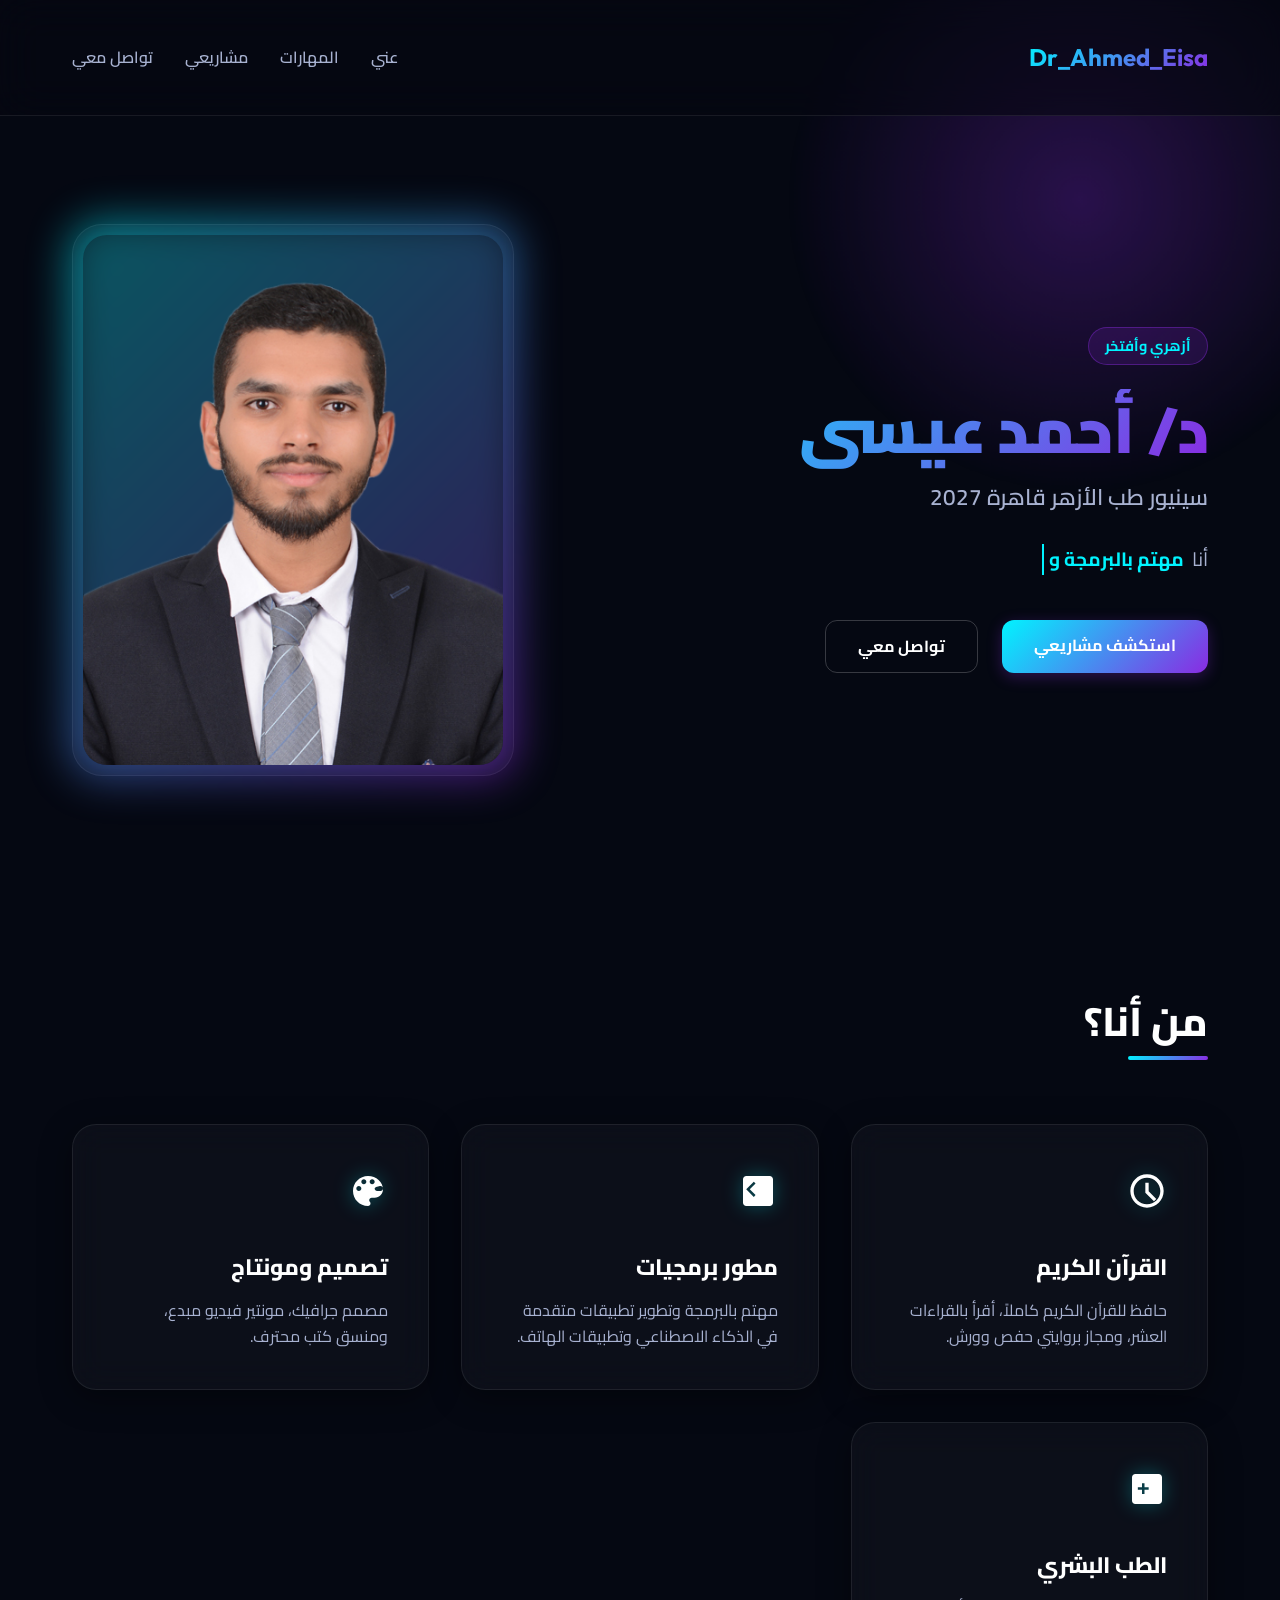
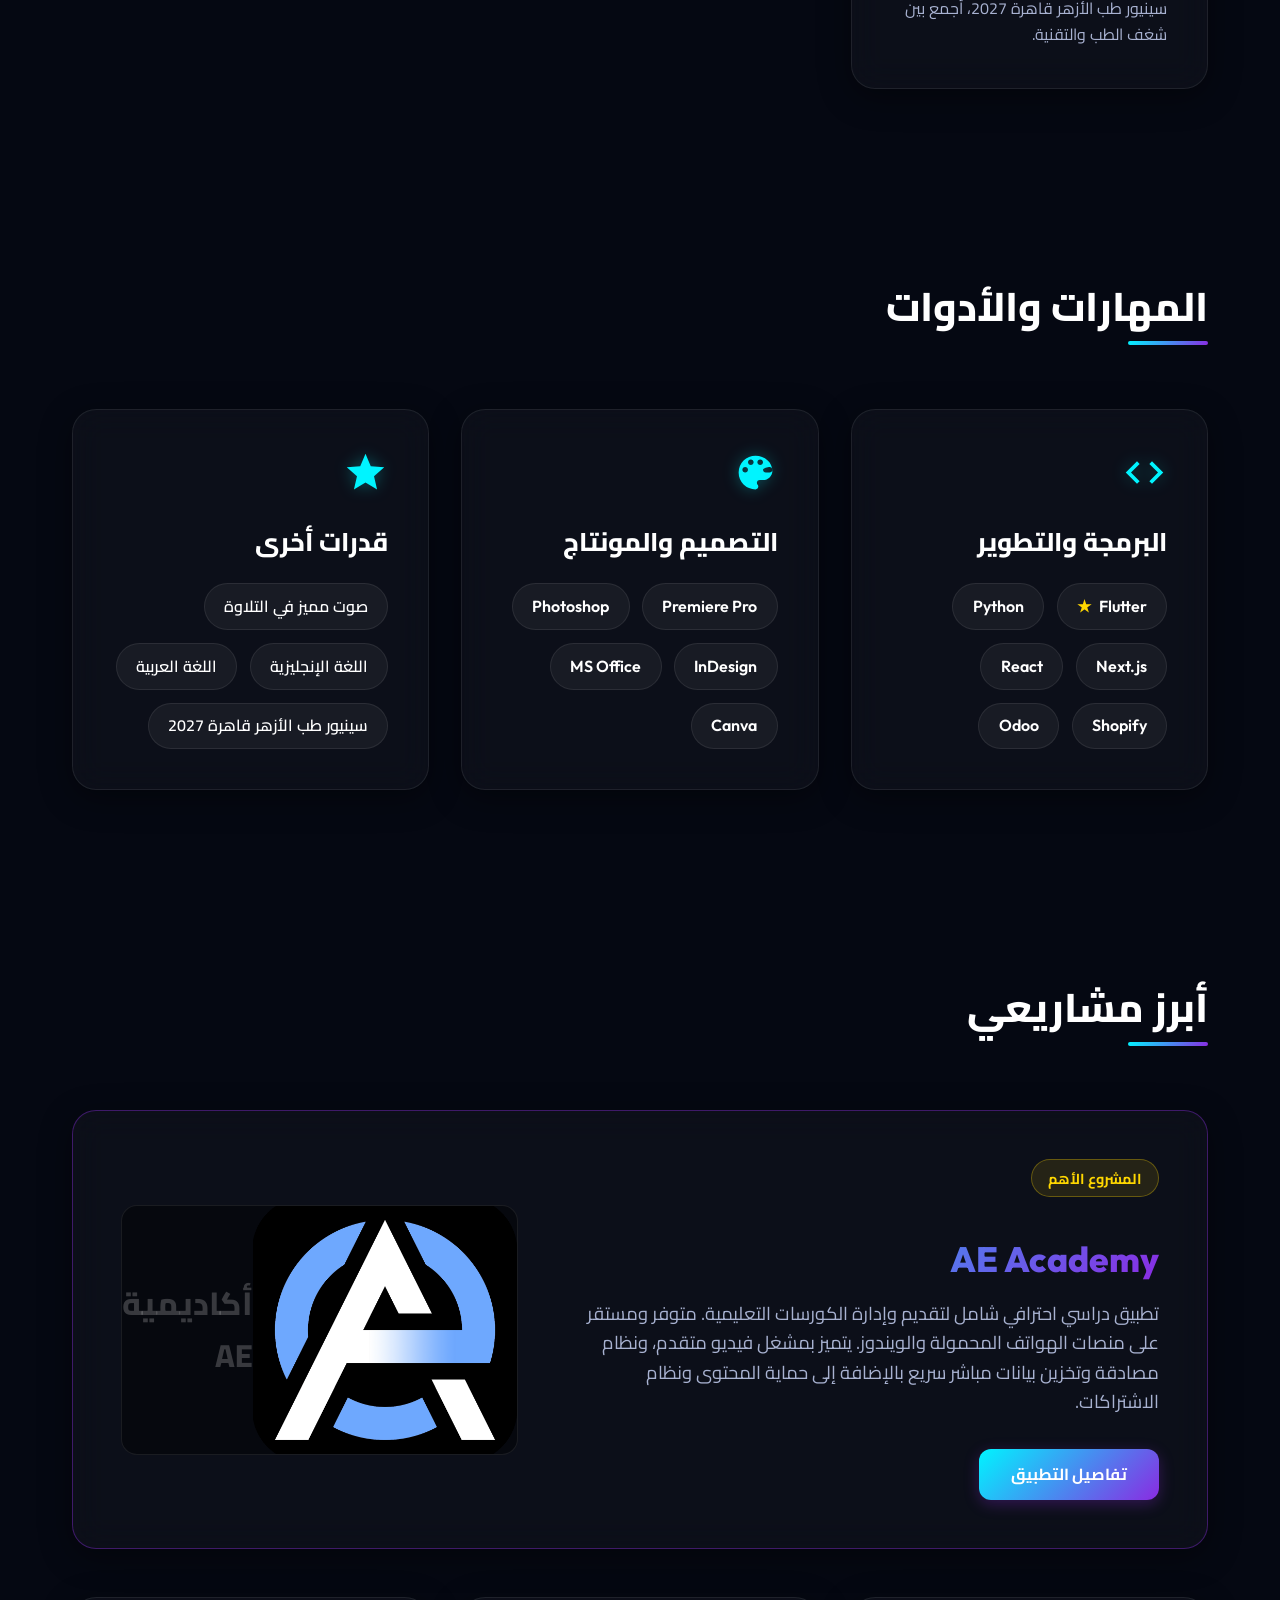
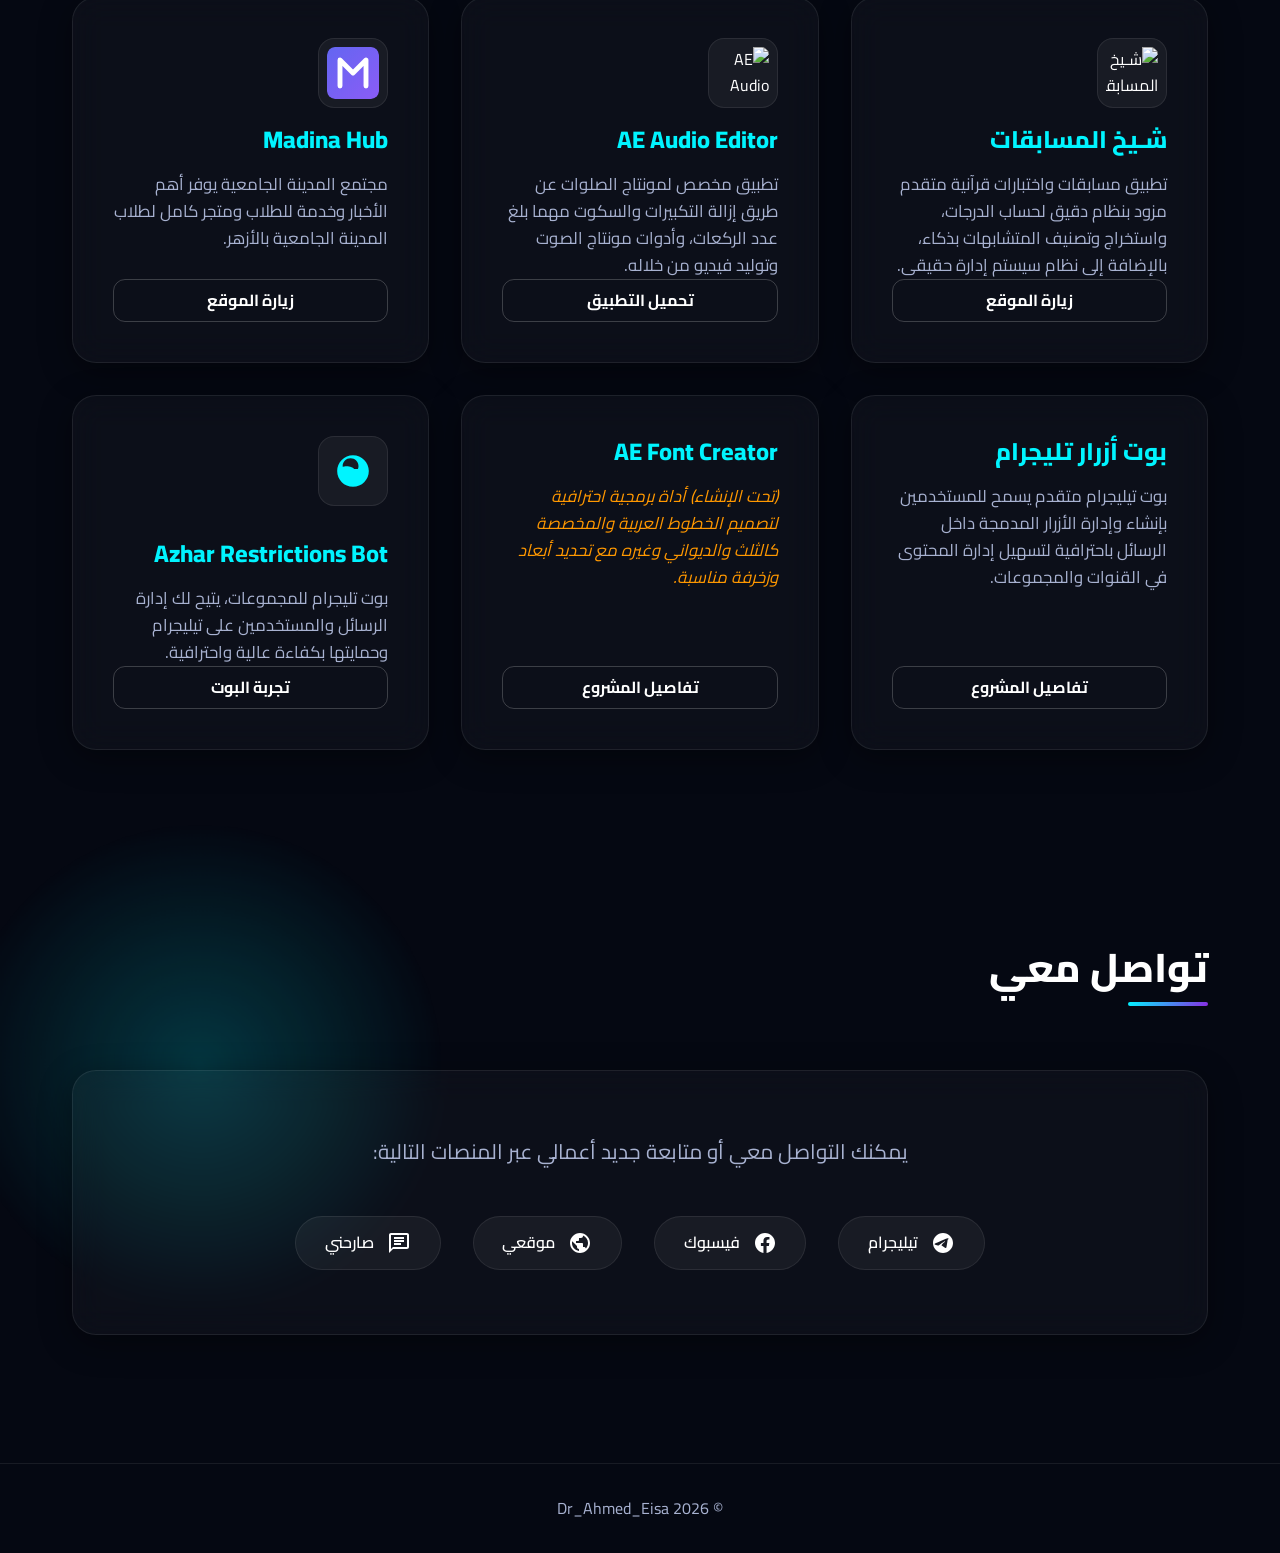
==== commit c621cf18: "Update class year to senior 2027" ====
--- a/index.html
+++ b/index.html
@@ -64,7 +64,7 @@
             <div class="hero-text fade-in-up">
                 <span class="badge">أزهري وأفتخر</span>
                 <h1 class="glitch" data-text="د/ أحمد عيسى">د/ أحمد عيسى</h1>
-                <p class="tagline">طالب بكلية الطب البشري الفرقة الرابعة</p>
+                <p class="tagline">سينيور طب الأزهر قاهرة 2027</p>
                 <div class="dynamic-text-container">
                     <span class="static-text">أنا</span>
                     <span class="dynamic-text">مهتم بالبرمجة والذكاء الاصطناعي</span>
@@ -129,7 +129,7 @@
                         </svg>
                     </div>
                     <h3>الطب البشري</h3>
-                    <p>طالب بالفرقة الرابعة بكلية الطب البشري، أجمع بين شغف الطب والتقنية.</p>
+                    <p>سينيور طب الأزهر قاهرة 2027، أجمع بين شغف الطب والتقنية.</p>
                 </div>
             </div>
         </section>
@@ -192,7 +192,7 @@
                         <span class="skill-tag arabic-tag">صوت مميز في التلاوة</span>
                         <span class="skill-tag arabic-tag">اللغة الإنجليزية</span>
                         <span class="skill-tag arabic-tag">اللغة العربية</span>
-                        <span class="skill-tag arabic-tag">طالب طب بشري (الفرقة 4)</span>
+                        <span class="skill-tag arabic-tag">سينيور طب الأزهر قاهرة 2027</span>
                     </div>
                 </div>
             </div>
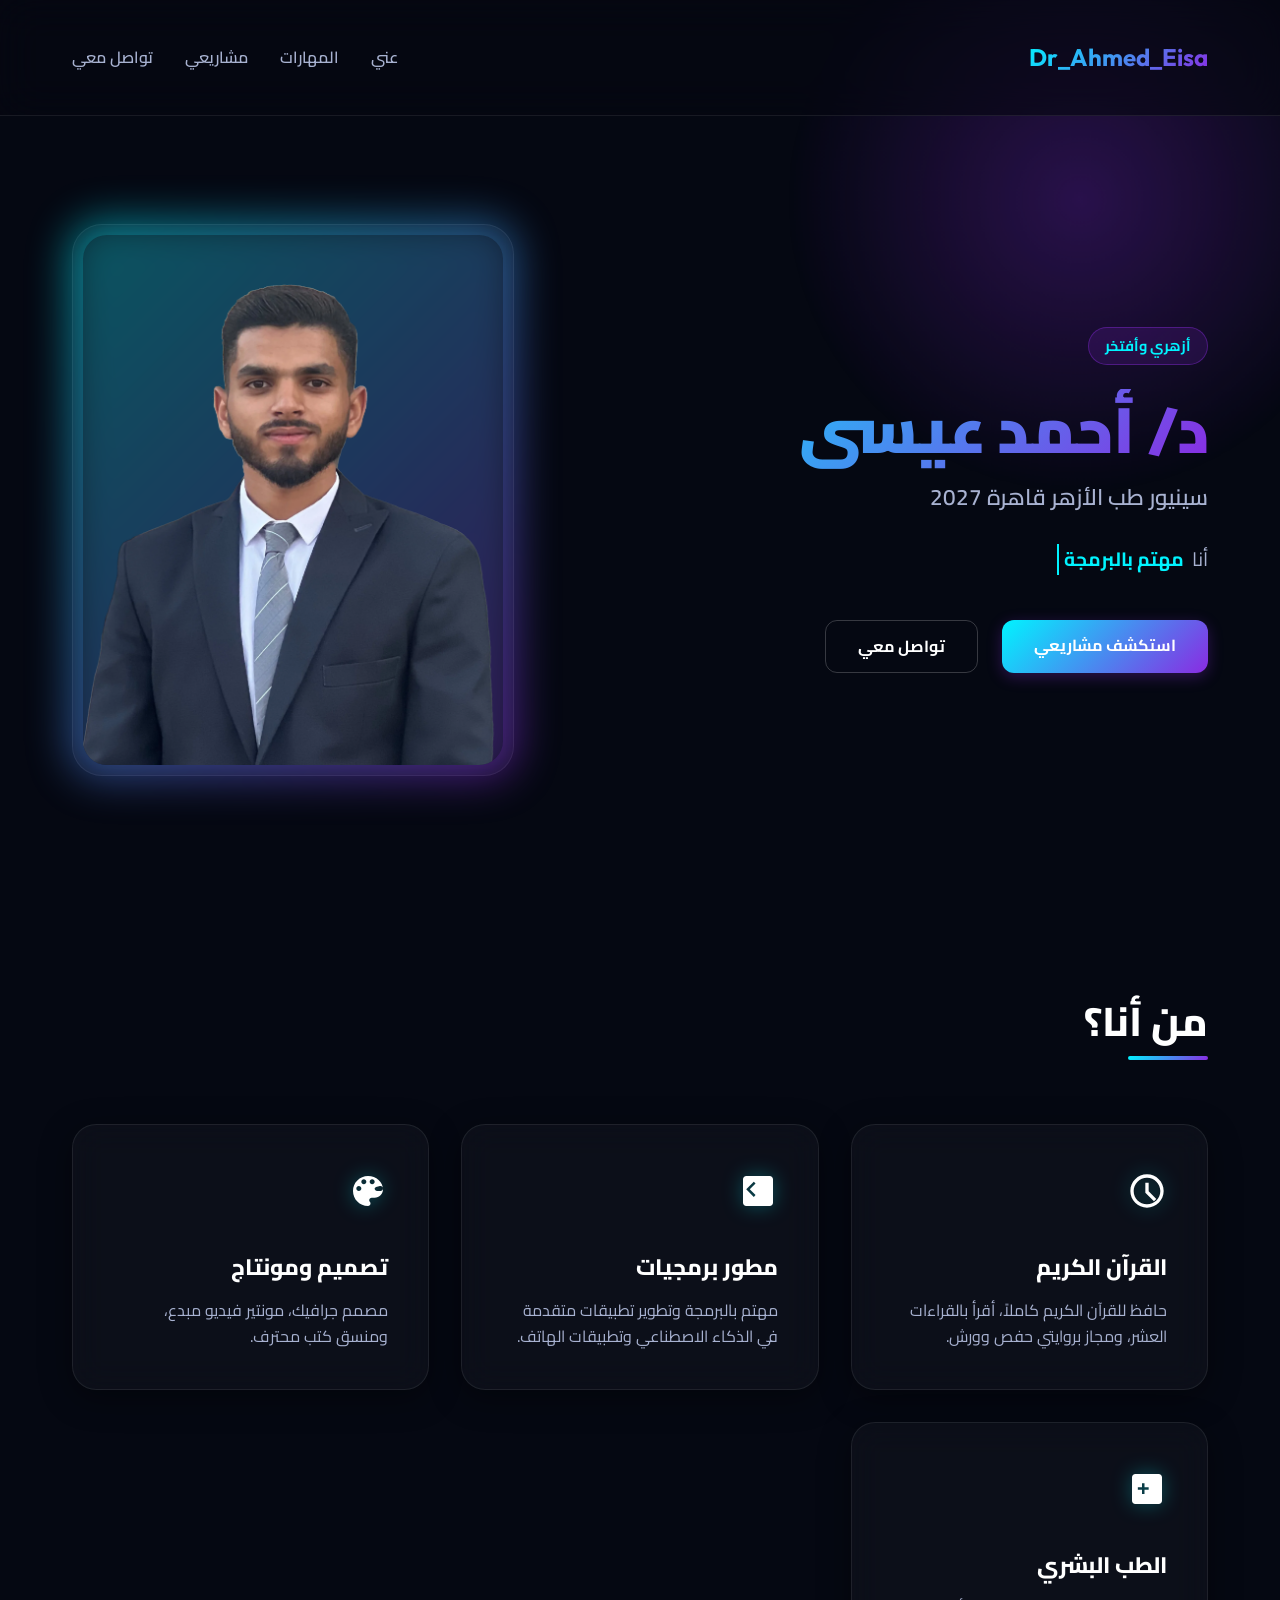
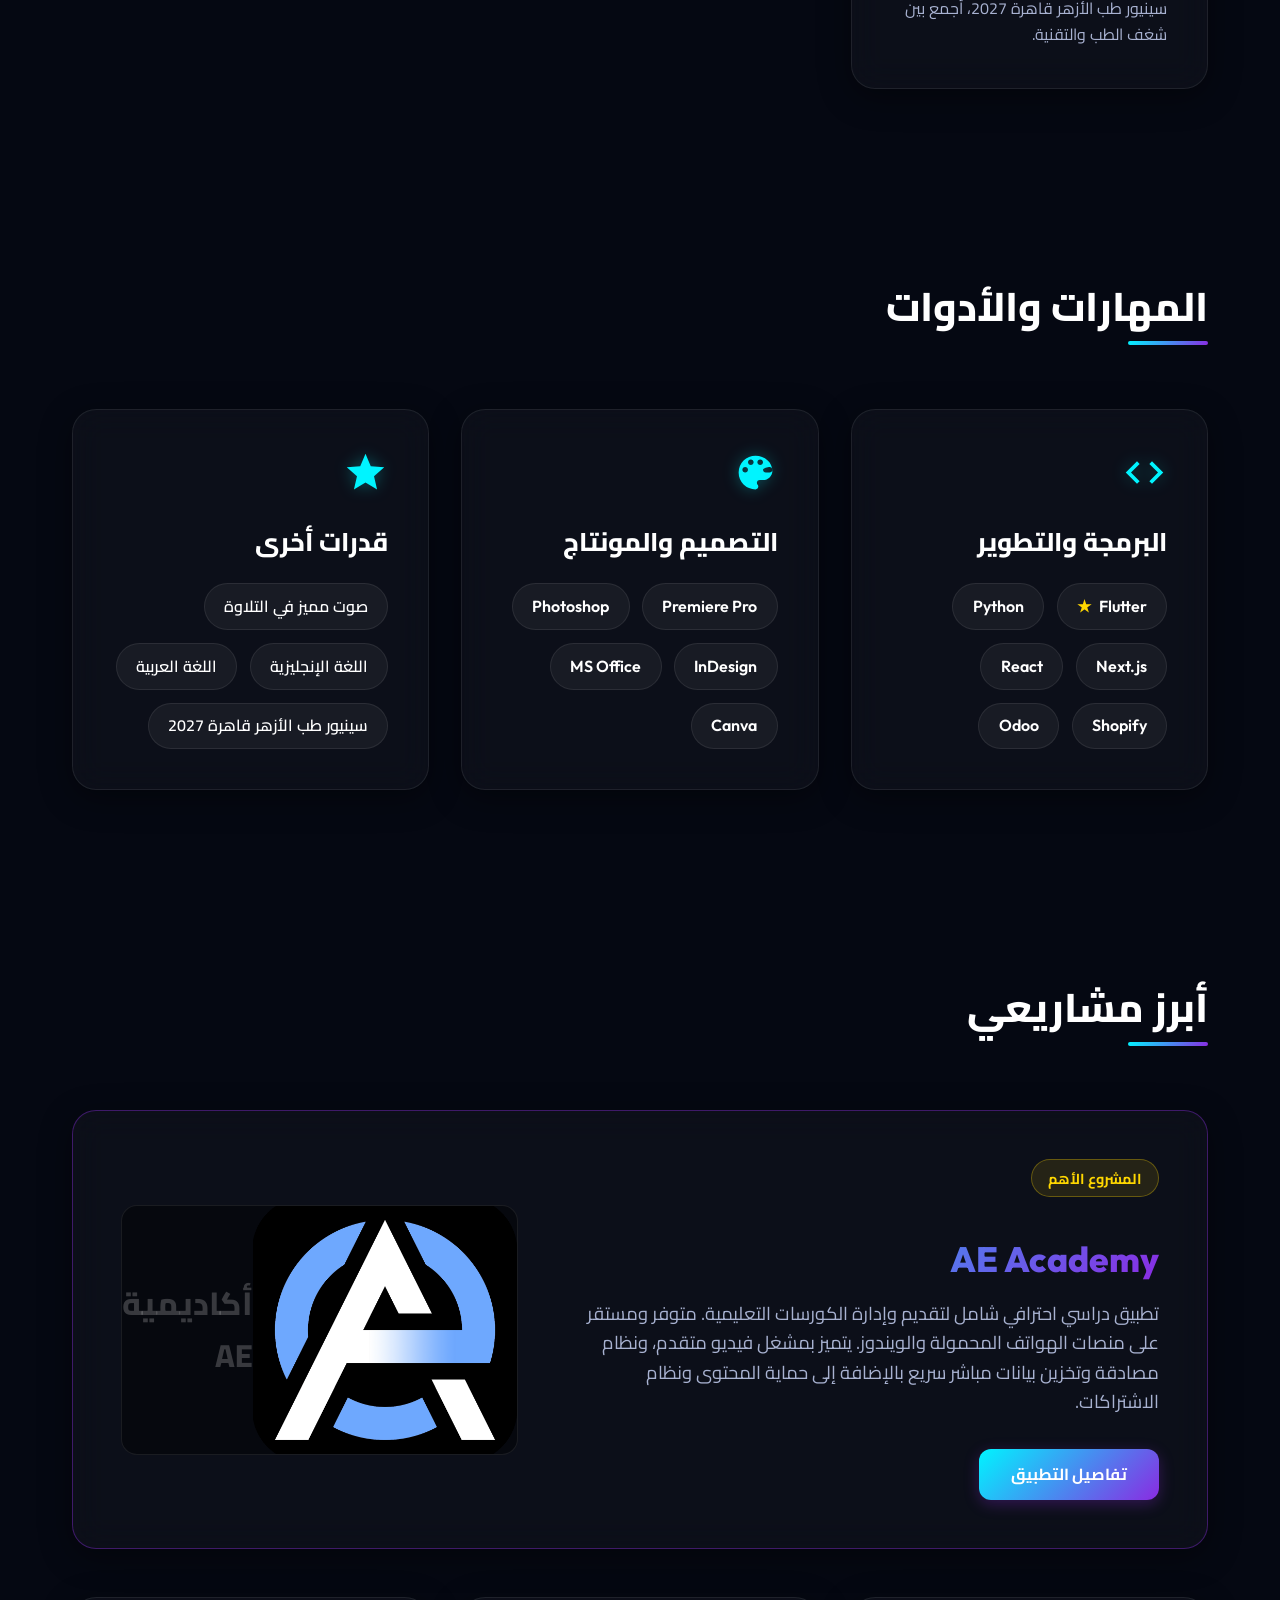
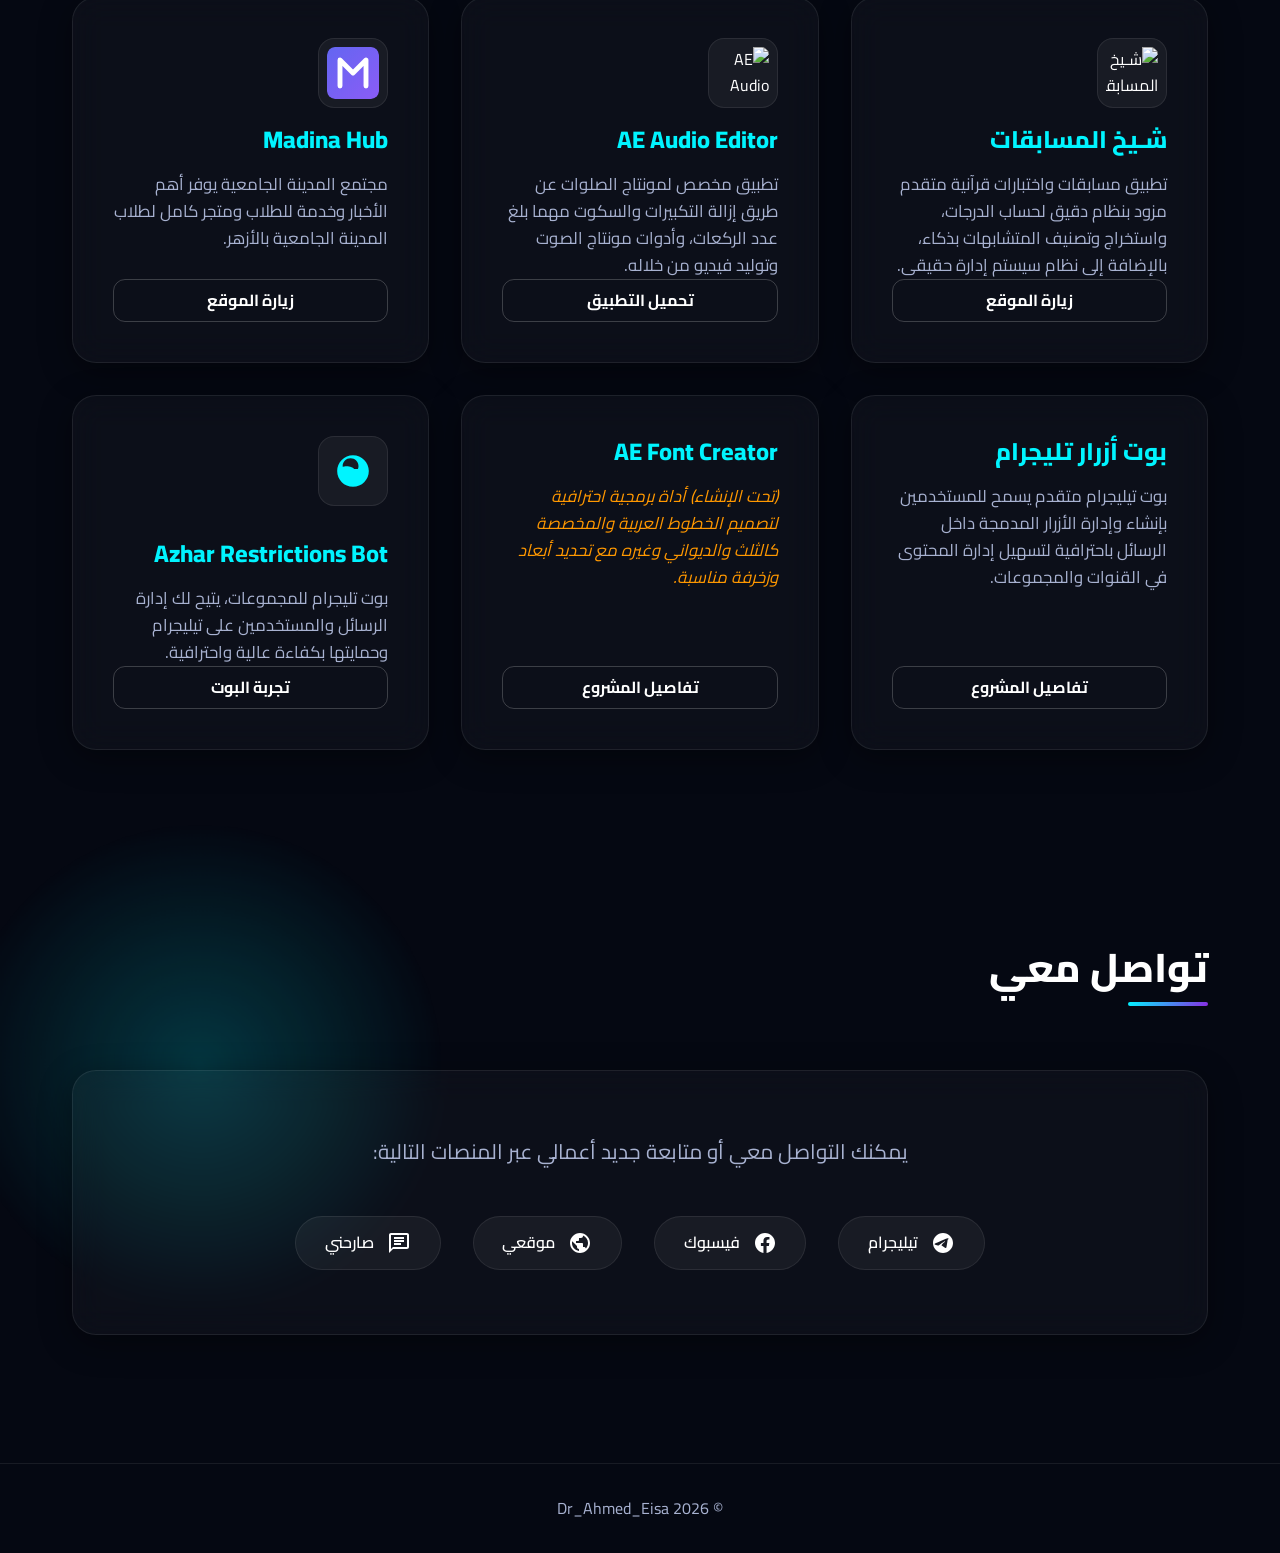
==== commit 5d68987a: "Optimize avatar: compress to WebP" ====
--- a/index.html
+++ b/index.html
@@ -76,8 +76,8 @@
             </div>
             <div class="hero-image glass-card fade-in-up delay-1">
                 <div class="image-wrapper">
-                    <!-- Referencing local 1.png in the same directory -->
-                    <img src="1.png" alt="د/ أحمد عيسى" id="avatar"
+                    <!-- Referencing local 1.webp in the same directory -->
+                    <img src="1.webp" alt="د/ أحمد عيسى" id="avatar"
                         onerror="this.src='https://via.placeholder.com/400x500/0a0f1c/ffffff?text=صورة+شخصية'">
                 </div>
             </div>
